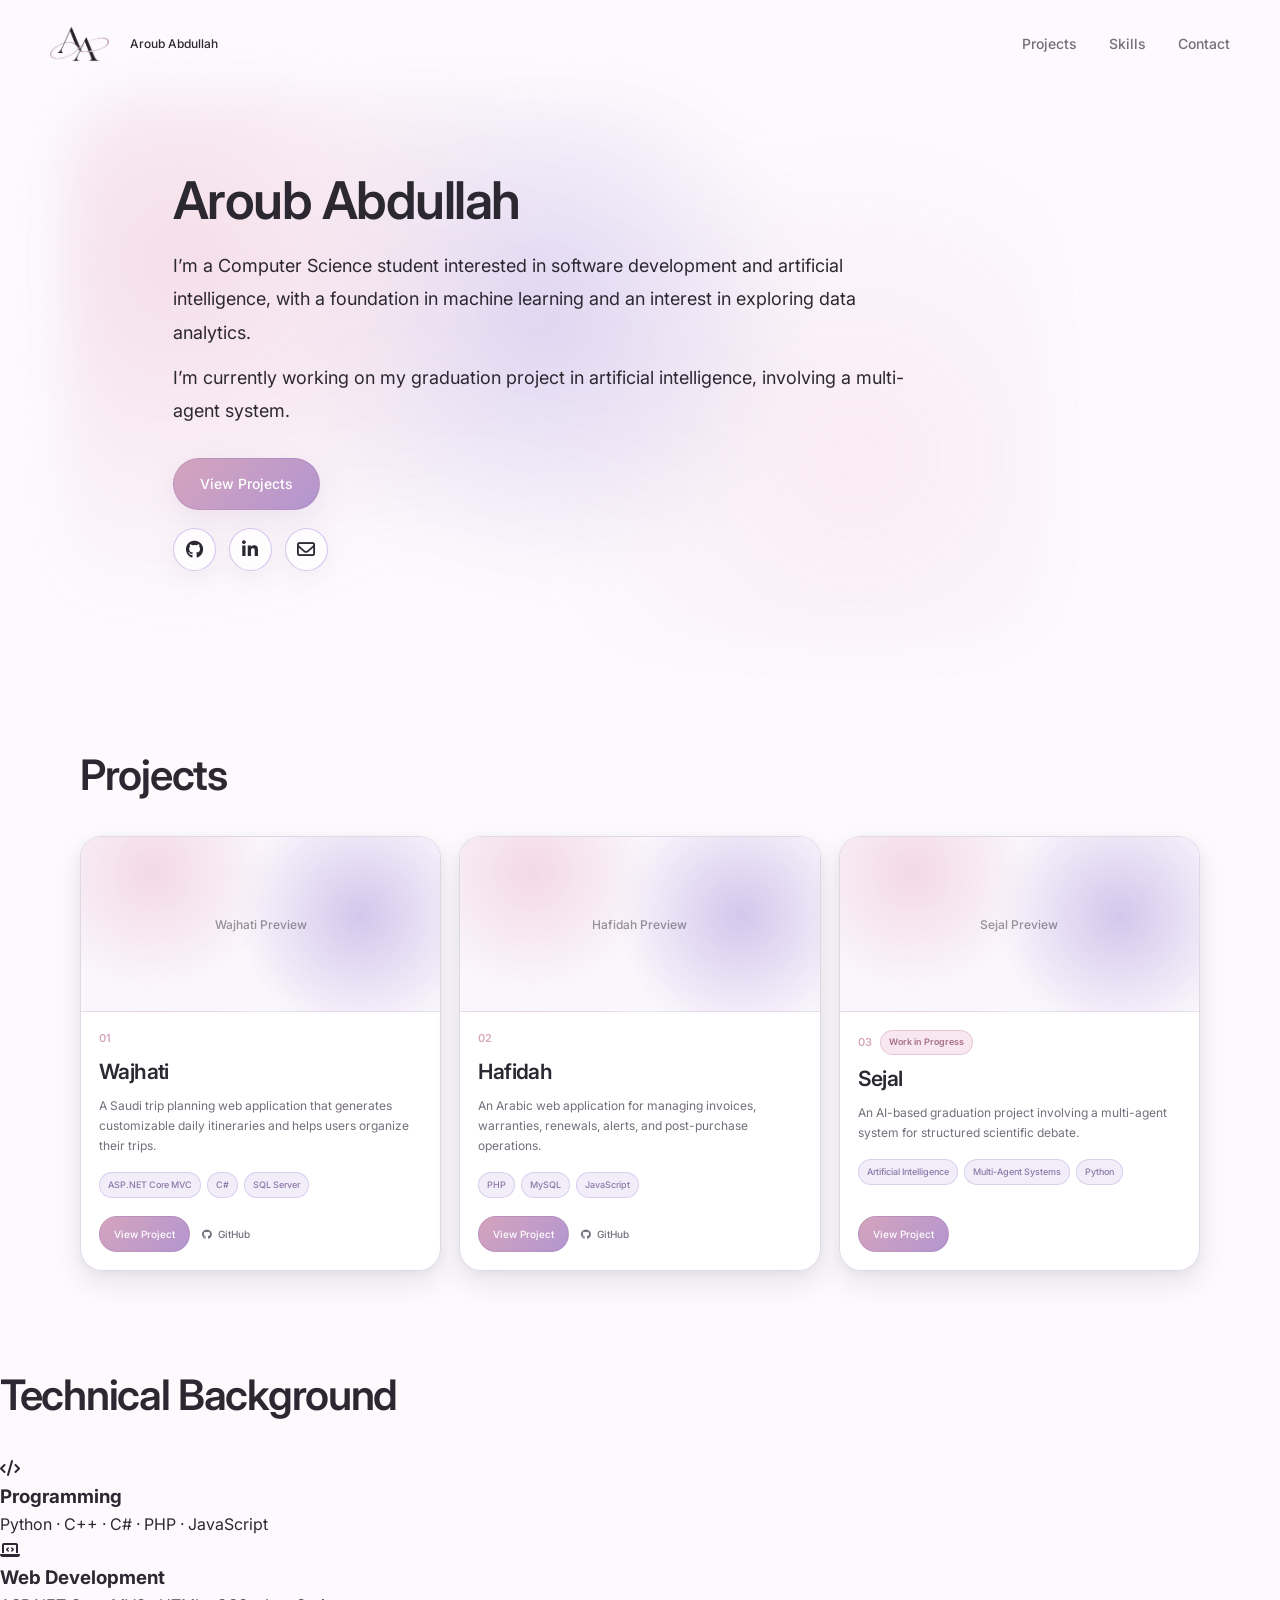
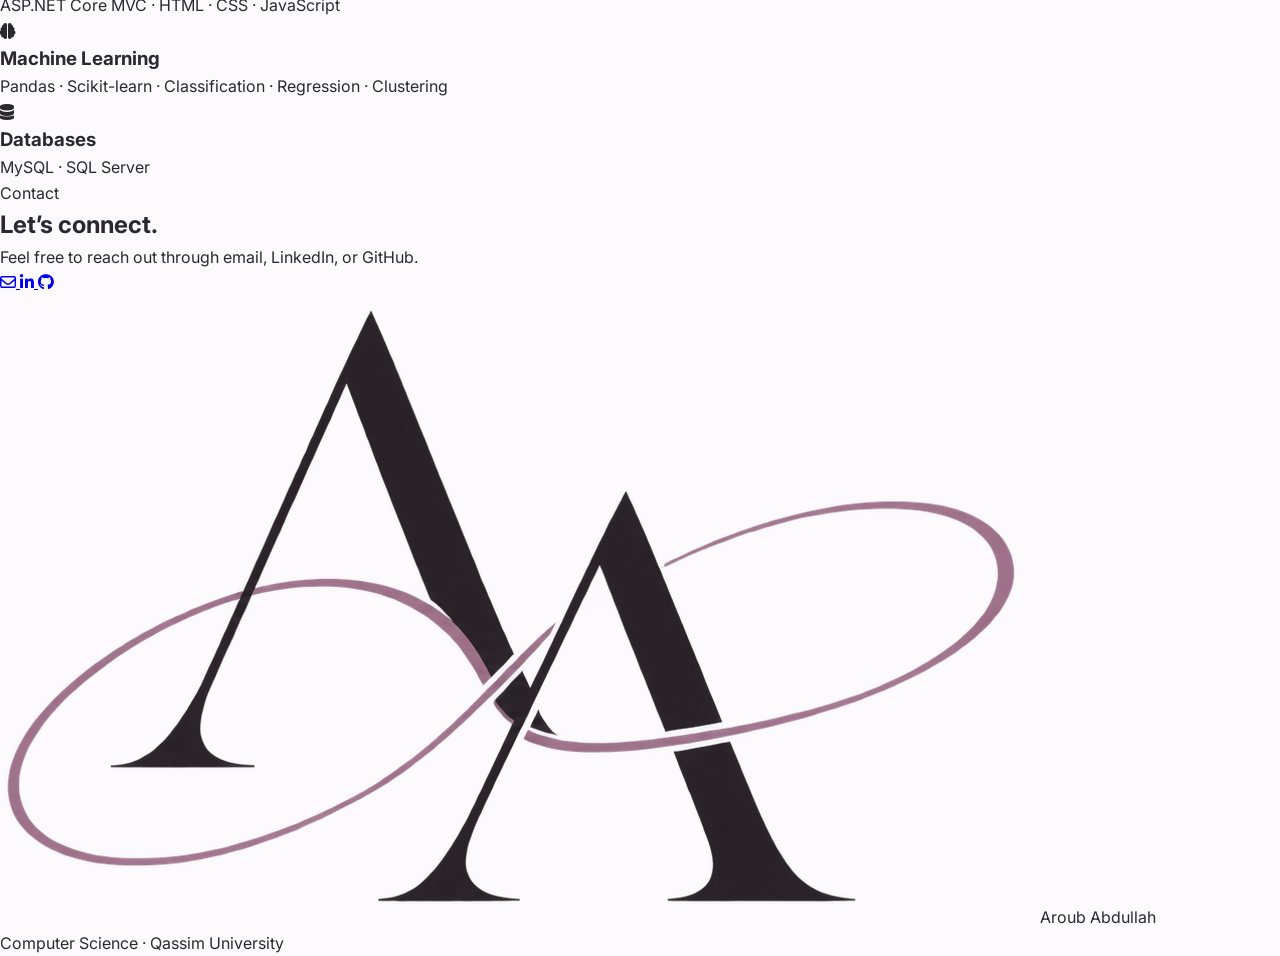
==== index.html @ ef56857f "Add skills and contact sections to index.html Added sections for skills and contact information to t" ====
<!DOCTYPE html>
<html lang="en">
<head>
  <meta charset="UTF-8">
  <meta name="viewport" content="width=device-width, initial-scale=1.0">

  <title>Aroub Abdullah | Portfolio</title>

  <link rel="preconnect" href="https://fonts.googleapis.com">
  <link rel="preconnect" href="https://fonts.gstatic.com" crossorigin>

  <link
    href="https://fonts.googleapis.com/css2?family=Inter:wght@400;500;600;700&display=swap"
    rel="stylesheet"
  >

  <link
    rel="stylesheet"
    href="https://cdnjs.cloudflare.com/ajax/libs/font-awesome/6.5.2/css/all.min.css"
  >

  <link rel="stylesheet" href="style.css">
</head>

<body>

  <!-- Header -->
  <header class="site-header">

    <a href="#" class="brand">
      <img src="assets/logo.png" alt="Aroub Abdullah logo">
      <span>Aroub Abdullah</span>
    </a>

    <nav>
      <a href="#projects">Projects</a>
      <a href="#skills">Skills</a>
      <a href="#contact">Contact</a>
    </nav>

  </header>


  <main>

    <!-- Hero -->
    <section class="hero">

      <div class="hero-content">

        <div class="hero-name-wrap">
          <h1>Aroub Abdullah</h1>
        </div>

        <p class="hero-text">
          I’m a Computer Science student interested in software development and artificial intelligence,
          with a foundation in machine learning and an interest in exploring data analytics.
        </p>

        <p class="hero-text secondary">
          I’m currently working on my graduation project in artificial intelligence,
          involving a multi-agent system.
        </p>

        <div class="hero-actions">
          <a href="#projects" class="primary-button">
            View Projects
          </a>
        </div>

        <div class="contact-icons">

          <a
            href="https://github.com/ImAroub"
            target="_blank"
            aria-label="GitHub"
          >
            <i class="fa-brands fa-github"></i>
          </a>

          <a
            href="#"
            target="_blank"
            aria-label="LinkedIn"
          >
            <i class="fa-brands fa-linkedin-in"></i>
          </a>

          <a
            href="mailto:YOUR_EMAIL"
            aria-label="Email"
          >
            <i class="fa-regular fa-envelope"></i>
          </a>

        </div>

      </div>

    </section>


    <!-- Projects -->
    <section id="projects" class="projects-section">

      <div class="section-heading">
        <h2>Projects</h2>
      </div>

      <div class="projects-grid">

        <!-- Wajhati -->
        <article class="project-card">

          <div class="project-image project-placeholder">
            <span>Wajhati Preview</span>
          </div>

          <div class="project-content">

            <span class="project-number">01</span>

            <h3>Wajhati</h3>

            <p>
              A Saudi trip planning web application that generates customizable
              daily itineraries and helps users organize their trips.
            </p>

            <div class="project-tags">
              <span>ASP.NET Core MVC</span>
              <span>C#</span>
              <span>SQL Server</span>
            </div>

            <div class="project-links">

              <a href="#" class="project-button">
                View Project
              </a>

              <a
                href="https://github.com/ImAroub/wajhati"
                target="_blank"
                class="github-link"
              >
                <i class="fa-brands fa-github"></i>
                GitHub
              </a>

            </div>

          </div>

        </article>


        <!-- Hafidah -->
        <article class="project-card">

          <div class="project-image project-placeholder">
            <span>Hafidah Preview</span>
          </div>

          <div class="project-content">

            <span class="project-number">02</span>

            <h3>Hafidah</h3>

            <p>
              An Arabic web application for managing invoices, warranties,
              renewals, alerts, and post-purchase operations.
            </p>

            <div class="project-tags">
              <span>PHP</span>
              <span>MySQL</span>
              <span>JavaScript</span>
            </div>

            <div class="project-links">

              <a href="#" class="project-button">
                View Project
              </a>

              <a
                href="https://github.com/ImAroub/hafidah"
                target="_blank"
                class="github-link"
              >
                <i class="fa-brands fa-github"></i>
                GitHub
              </a>

            </div>

          </div>

        </article>


        <!-- Sejal -->
        <article class="project-card">

          <div class="project-image project-placeholder">
            <span>Sejal Preview</span>
          </div>

          <div class="project-content">

            <div class="project-status">
              <span class="project-number">03</span>
              <span class="status-badge">Work in Progress</span>
            </div>

            <h3>Sejal</h3>

            <p>
              An AI-based graduation project involving a multi-agent system
              for structured scientific debate.
            </p>

            <div class="project-tags">
              <span>Artificial Intelligence</span>
              <span>Multi-Agent Systems</span>
              <span>Python</span>
            </div>

            <div class="project-links">
              <a href="#" class="project-button">
                View Project
              </a>
            </div>

          </div>

        </article>

      </div>

    </section>


    <!-- Skills -->
    <section id="skills" class="skills-section">

      <div class="section-heading">
        <h2>Technical Background</h2>
      </div>

      <div class="skills-grid">

        <div class="skill-card">
          <div class="skill-icon">
            <i class="fa-solid fa-code"></i>
          </div>

          <h3>Programming</h3>

          <p>
            Python · C++ · C# · PHP · JavaScript
          </p>
        </div>


        <div class="skill-card">
          <div class="skill-icon">
            <i class="fa-solid fa-laptop-code"></i>
          </div>

          <h3>Web Development</h3>

          <p>
            ASP.NET Core MVC · HTML · CSS · JavaScript
          </p>
        </div>


        <div class="skill-card">
          <div class="skill-icon">
            <i class="fa-solid fa-brain"></i>
          </div>

          <h3>Machine Learning</h3>

          <p>
            Pandas · Scikit-learn · Classification · Regression · Clustering
          </p>
        </div>


        <div class="skill-card">
          <div class="skill-icon">
            <i class="fa-solid fa-database"></i>
          </div>

          <h3>Databases</h3>

          <p>
            MySQL · SQL Server
          </p>
        </div>

      </div>

    </section>


    <!-- Contact -->
    <section id="contact" class="contact-section">

      <div class="contact-box">

        <p class="contact-label">Contact</p>

        <h2>Let’s connect.</h2>

        <p class="contact-text">
          Feel free to reach out through email, LinkedIn, or GitHub.
        </p>

        <div class="contact-links">

          <a
            href="mailto:YOUR_EMAIL"
            aria-label="Email"
          >
            <i class="fa-regular fa-envelope"></i>
          </a>

          <a
            href="#"
            target="_blank"
            aria-label="LinkedIn"
          >
            <i class="fa-brands fa-linkedin-in"></i>
          </a>

          <a
            href="https://github.com/ImAroub"
            target="_blank"
            aria-label="GitHub"
          >
            <i class="fa-brands fa-github"></i>
          </a>

        </div>

      </div>

    </section>

  </main>


  <!-- Footer -->
  <footer class="site-footer">

    <div class="footer-brand">
      <img src="assets/logo.png" alt="">
      <span>Aroub Abdullah</span>
    </div>

    <p>
      Computer Science · Qassim University
    </p>

  </footer>

</body>
</html>
---- style.css ----
:root {
  --bg: #fcfafd;
  --surface: #ffffff;

  --lavender: #eee8f7;
  --lavender-strong: #cfc0ea;

  --purple: #8b78a8;

  --pink: #f3d7e4;
  --pink-strong: #d8a8be;

  --text: #2c2832;
  --muted: #746e7b;
}


/* Reset */

* {
  box-sizing: border-box;
  margin: 0;
  padding: 0;
}


html {
  scroll-behavior: smooth;
}


body {
  font-family: "Inter", sans-serif;
  background: var(--bg);
  color: var(--text);
  line-height: 1.6;
}


/* Header */

.site-header {
  width: min(1180px, calc(100% - 48px));
  height: 88px;

  margin: 0 auto;

  display: flex;
  align-items: center;
  justify-content: space-between;
}


.brand {
  display: flex;
  align-items: center;

  gap: 20px;

  color: var(--text);
  text-decoration: none;

  font-size: 12px;
  font-weight: 500;
}


.brand img {
  width: 60px;
  height: auto;

  display: block;
  flex-shrink: 0;
}


nav {
  display: flex;
  align-items: center;

  gap: 32px;
}


nav a {
  color: var(--muted);
  text-decoration: none;

  font-size: 14px;
  font-weight: 500;

  transition: color 0.2s ease;
}


nav a:hover {
  color: var(--text);
}


/* Hero */

.hero {
  width: min(1180px, calc(100% - 48px));

  margin: 0 auto;

  display: flex;
  align-items: center;

  padding: 95px 0 55px;
}


.hero-content {
  position: relative;
  z-index: 1;

  width: 100%;
  max-width: 850px;

  margin-left: 7%;

  padding: 35px 40px;

  transform: translateY(-45px);
}


/* Hero Glow */

.hero-content::before {
  content: "";

  position: absolute;

  inset: -45px -70px -45px -70px;

  z-index: -1;

  border-radius: 80px;

  background:
    radial-gradient(
      circle at 12% 30%,
      rgba(243, 215, 228, 0.95),
      transparent 38%
    ),
    radial-gradient(
      circle at 48% 40%,
      rgba(207, 192, 234, 0.78),
      transparent 44%
    ),
    radial-gradient(
      circle at 80% 65%,
      rgba(248, 226, 236, 0.72),
      transparent 38%
    );

  filter: blur(24px);

  opacity: 0.85;
}


/* Hero Name */

.hero-name-wrap {
  position: relative;

  display: inline-block;

  margin-bottom: 20px;
}


.hero h1 {
  font-size: clamp(34px, 4.5vw, 52px);

  font-weight: 600;

  line-height: 1.08;

  letter-spacing: -1.5px;
}


/* Hero Text */

.hero-text {
  max-width: 760px;

  color: var(--text);

  font-size: 18px;
  font-weight: 400;

  line-height: 1.85;
}


.hero-text.secondary {
  margin-top: 12px;
}


/* Hero Button */

.hero-actions {
  margin-top: 30px;
}


.primary-button {
  display: inline-block;

  padding: 14px 26px;

  border-radius: 999px;

  border:
    1px solid rgba(142, 111, 164, 0.25);

  color: #ffffff;
  text-decoration: none;

  font-size: 14px;
  font-weight: 500;

  background:
    linear-gradient(
      135deg,
      #d5a4bd,
      #b395d0
    );

  box-shadow:
    0 10px 28px rgba(185, 154, 213, 0.18);

  transition:
    transform 0.2s ease,
    box-shadow 0.2s ease;
}


.primary-button:hover {
  transform: translateY(-2px);

  box-shadow:
    0 14px 34px rgba(185, 154, 213, 0.28);
}


/* Contact Icons */

.contact-icons {
  margin-top: 18px;

  display: flex;
  align-items: center;

  gap: 13px;
}


.contact-icons a {
  width: 43px;
  height: 43px;

  display: grid;
  place-items: center;

  border-radius: 50%;

  color: var(--text);
  text-decoration: none;

  background:
    rgba(255, 255, 255, 0.76);

  border:
    1px solid rgba(207, 192, 234, 0.9);

  box-shadow:
    0 8px 22px rgba(139, 120, 168, 0.08);

  transition:
    transform 0.2s ease,
    border-color 0.2s ease;
}


.contact-icons a:hover {
  transform: translateY(-2px);

  border-color: var(--pink-strong);
}


.contact-icons i {
  font-size: 18px;
}


/* Projects */

.projects-section {
  width: min(1120px, calc(100% - 48px));

  margin: 0 auto;

  padding: 35px 0 90px;
}


.section-heading {
  margin-bottom: 28px;
}


.section-heading p {
  margin-bottom: 4px;

  color: var(--purple);

  font-size: 12px;
  font-weight: 500;
}


.section-heading h2 {
  color: var(--text);

  font-size: clamp(30px, 3.8vw, 42px);

  font-weight: 600;

  letter-spacing: -1.3px;
}


/* Projects Grid */

.projects-grid {
  display: grid;

  grid-template-columns:
    repeat(3, minmax(0, 1fr));

  gap: 18px;

  align-items: stretch;
}


/* Project Card */

.project-card {
  display: flex;
  flex-direction: column;

  overflow: hidden;

  border-radius: 22px;

  background:
    rgba(255, 255, 255, 0.92);

  border:
    1px solid rgba(139, 120, 168, 0.28);

  box-shadow:
    0 12px 28px rgba(66, 50, 78, 0.10),
    0 3px 8px rgba(66, 50, 78, 0.05);

  transition:
    transform 0.2s ease,
    box-shadow 0.2s ease;
}


.project-card:hover {
  transform: translateY(-4px);

  box-shadow:
    0 18px 36px rgba(66, 50, 78, 0.14),
    0 4px 10px rgba(66, 50, 78, 0.06);
}


/* Project Image */

.project-image {
  width: 100%;
  height: 175px;

  overflow: hidden;

  border-bottom:
    1px solid rgba(139, 120, 168, 0.14);
}


.project-image img {
  width: 100%;
  height: 100%;

  object-fit: cover;

  display: block;
}


/* Placeholder */

.project-placeholder {
  display: grid;
  place-items: center;

  color:
    rgba(44, 40, 50, 0.48);

  font-size: 12px;
  font-weight: 500;

  background:
    radial-gradient(
      circle at 20% 20%,
      rgba(243, 215, 228, 0.95),
      transparent 38%
    ),
    radial-gradient(
      circle at 78% 45%,
      rgba(207, 192, 234, 0.88),
      transparent 42%
    ),
    #faf7fc;
}


/* Project Content */

.project-content {
  padding: 18px;

  display: flex;
  flex-direction: column;

  flex: 1;
}


.project-number {
  display: block;

  margin-bottom: 7px;

  color: var(--pink-strong);

  font-size: 11px;
  font-weight: 600;
}


.project-content h3 {
  margin-bottom: 8px;

  color: var(--text);

  font-size: 21px;
  font-weight: 600;

  letter-spacing: -0.6px;
}


.project-content > p {
  margin-bottom: 16px;

  color: var(--muted);

  font-size: 12px;

  line-height: 1.65;
}


/* Project Tags */

.project-tags {
  display: flex;
  flex-wrap: wrap;

  gap: 6px;

  margin-bottom: 18px;
}


.project-tags span {
  padding: 5px 8px;

  border-radius: 999px;

  color: var(--purple);

  font-size: 9px;
  font-weight: 500;

  background:
    rgba(238, 232, 247, 0.72);

  border:
    1px solid rgba(207, 192, 234, 0.7);
}


/* Project Links */

.project-links {
  margin-top: auto;

  display: flex;
  align-items: center;
  flex-wrap: wrap;

  gap: 12px;
}


.project-button {
  display: inline-block;

  padding: 9px 14px;

  border-radius: 999px;

  color: #ffffff;
  text-decoration: none;

  font-size: 10px;
  font-weight: 500;

  background:
    linear-gradient(
      135deg,
      #d5a4bd,
      #b395d0
    );

  border:
    1px solid rgba(142, 111, 164, 0.22);
}


.github-link {
  display: flex;
  align-items: center;

  gap: 6px;

  color: var(--muted);
  text-decoration: none;

  font-size: 10px;
  font-weight: 500;
}


.github-link:hover {
  color: var(--text);
}


/* Work in Progress */

.project-status {
  display: flex;
  align-items: center;
  flex-wrap: wrap;

  gap: 8px;

  margin-bottom: 7px;
}


.project-status .project-number {
  margin: 0;
}


.status-badge {
  padding: 4px 8px;

  border-radius: 999px;

  color: #a66f8a;

  font-size: 9px;
  font-weight: 600;

  background:
    rgba(243, 215, 228, 0.6);

  border:
    1px solid rgba(216, 168, 190, 0.5);
}


/* Tablet */

@media (max-width: 900px) {

  .projects-grid {
    grid-template-columns: 1fr 1fr;
  }

}


/* Mobile */

@media (max-width: 800px) {

  .site-header {
    width: min(100% - 32px, 1180px);
  }


  nav {
    gap: 16px;
  }


  nav a {
    font-size: 13px;
  }


  .brand {
    gap: 14px;

    font-size: 11px;
  }


  .brand img {
    width: 52px;
  }


  .hero {
    width: min(100% - 32px, 1180px);

    padding: 70px 0 45px;
  }


  .hero-content {
    margin-left: 0;

    padding: 25px 12px;

    transform: none;
  }


  .hero-content::before {
    inset: -25px -20px -25px -20px;

    border-radius: 50px;

    filter: blur(20px);
  }


  .hero h1 {
    font-size:
      clamp(34px, 11vw, 48px);

    letter-spacing: -1.2px;
  }


  .hero-text {
    font-size: 16px;

    line-height: 1.8;
  }


  .contact-icons a {
    width: 41px;
    height: 41px;
  }


  .projects-section {
    width:
      min(100% - 32px, 1120px);

    padding:
      45px 0 80px;
  }

}


/* Small Mobile */

@media (max-width: 650px) {

  .projects-grid {
    grid-template-columns: 1fr;
  }


  .project-card {
    max-width: 500px;

    margin: 0 auto;

    width: 100%;
  }


  .project-image {
    height: 210px;
  }

}
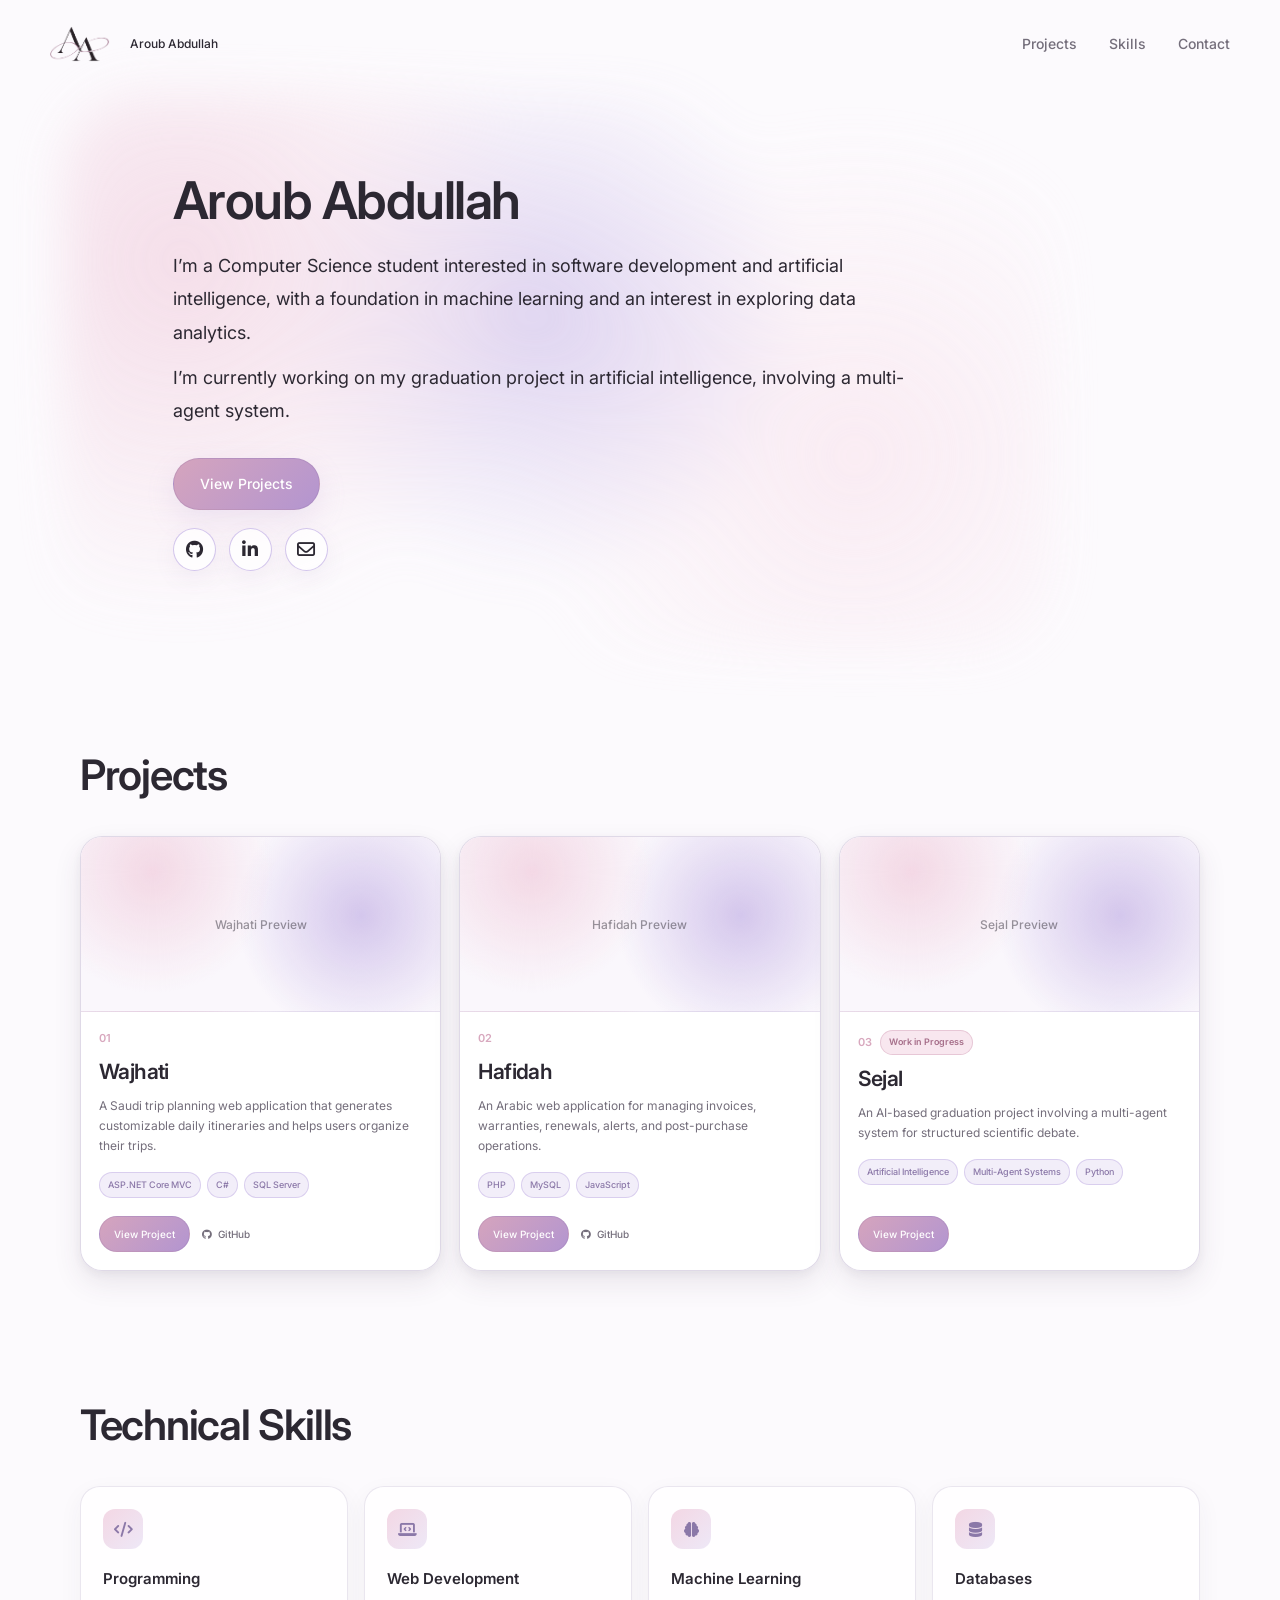
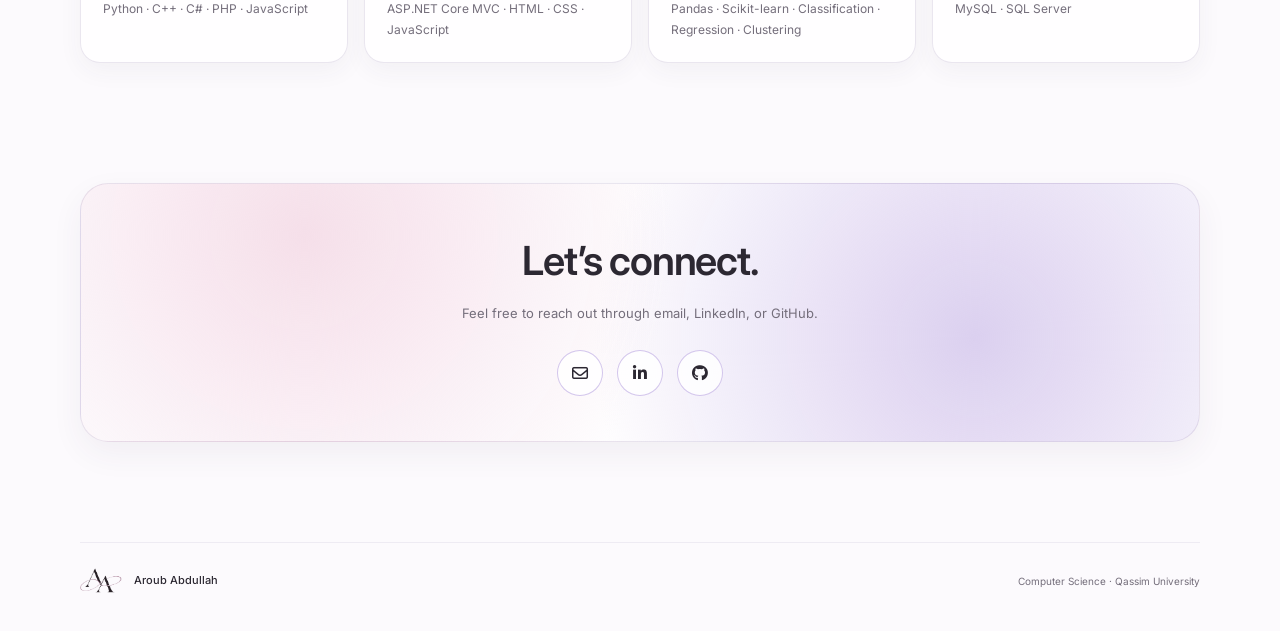
==== commit 830f8d84: "Update section headings and remove contact label Changed section heading from 'Technical Background'" ====
--- a/index.html
+++ b/index.html
@@ -247,7 +247,7 @@
     <section id="skills" class="skills-section">
 
       <div class="section-heading">
-        <h2>Technical Background</h2>
+        <h2>Technical Skills</h2>
       </div>
 
       <div class="skills-grid">
@@ -312,8 +312,6 @@
     <section id="contact" class="contact-section">
 
       <div class="contact-box">
-
-        <p class="contact-label">Contact</p>
 
         <h2>Let’s connect.</h2>
 
--- a/style.css
+++ b/style.css
@@ -31,8 +31,10 @@
 
 body {
   font-family: "Inter", sans-serif;
+
   background: var(--bg);
   color: var(--text);
+
   line-height: 1.6;
 }
 
@@ -127,14 +129,12 @@
 }
 
 
-/* Hero Glow */
-
 .hero-content::before {
   content: "";
 
   position: absolute;
 
-  inset: -45px -70px -45px -70px;
+  inset: -45px -70px;
 
   z-index: -1;
 
@@ -163,11 +163,7 @@
 }
 
 
-/* Hero Name */
-
 .hero-name-wrap {
-  position: relative;
-
   display: inline-block;
 
   margin-bottom: 20px;
@@ -185,13 +181,9 @@
 }
 
 
-/* Hero Text */
-
 .hero-text {
   max-width: 760px;
 
-  color: var(--text);
-
   font-size: 18px;
   font-weight: 400;
 
@@ -203,8 +195,6 @@
   margin-top: 12px;
 }
 
-
-/* Hero Button */
 
 .hero-actions {
   margin-top: 30px;
@@ -251,7 +241,7 @@
 }
 
 
-/* Contact Icons */
+/* Hero Contact */
 
 .contact-icons {
   margin-top: 18px;
@@ -302,6 +292,24 @@
 }
 
 
+/* Shared Section Heading */
+
+.section-heading {
+  margin-bottom: 28px;
+}
+
+
+.section-heading h2 {
+  color: var(--text);
+
+  font-size: clamp(30px, 3.8vw, 42px);
+
+  font-weight: 600;
+
+  letter-spacing: -1.3px;
+}
+
+
 /* Projects */
 
 .projects-section {
@@ -309,37 +317,9 @@
 
   margin: 0 auto;
 
-  padding: 35px 0 90px;
-}
-
-
-.section-heading {
-  margin-bottom: 28px;
-}
-
-
-.section-heading p {
-  margin-bottom: 4px;
-
-  color: var(--purple);
-
-  font-size: 12px;
-  font-weight: 500;
-}
-
-
-.section-heading h2 {
-  color: var(--text);
-
-  font-size: clamp(30px, 3.8vw, 42px);
-
-  font-weight: 600;
-
-  letter-spacing: -1.3px;
-}
-
-
-/* Projects Grid */
+  padding: 35px 0 95px;
+}
+
 
 .projects-grid {
   display: grid;
@@ -353,8 +333,6 @@
 }
 
 
-/* Project Card */
-
 .project-card {
   display: flex;
   flex-direction: column;
@@ -364,7 +342,7 @@
   border-radius: 22px;
 
   background:
-    rgba(255, 255, 255, 0.92);
+    rgba(255, 255, 255, 0.94);
 
   border:
     1px solid rgba(139, 120, 168, 0.28);
@@ -388,8 +366,6 @@
 }
 
 
-/* Project Image */
-
 .project-image {
   width: 100%;
   height: 175px;
@@ -410,8 +386,6 @@
   display: block;
 }
 
-
-/* Placeholder */
 
 .project-placeholder {
   display: grid;
@@ -438,8 +412,6 @@
 }
 
 
-/* Project Content */
-
 .project-content {
   padding: 18px;
 
@@ -465,8 +437,6 @@
 .project-content h3 {
   margin-bottom: 8px;
 
-  color: var(--text);
-
   font-size: 21px;
   font-weight: 600;
 
@@ -485,8 +455,6 @@
 }
 
 
-/* Project Tags */
-
 .project-tags {
   display: flex;
   flex-wrap: wrap;
@@ -514,8 +482,6 @@
     1px solid rgba(207, 192, 234, 0.7);
 }
 
-
-/* Project Links */
 
 .project-links {
   margin-top: auto;
@@ -572,8 +538,6 @@
 }
 
 
-/* Work in Progress */
-
 .project-status {
   display: flex;
   align-items: center;
@@ -608,12 +572,259 @@
 }
 
 
+/* Skills */
+
+.skills-section {
+  width: min(1120px, calc(100% - 48px));
+
+  margin: 0 auto;
+
+  padding: 25px 0 100px;
+}
+
+
+.skills-grid {
+  display: grid;
+
+  grid-template-columns:
+    repeat(4, minmax(0, 1fr));
+
+  gap: 16px;
+}
+
+
+.skill-card {
+  min-height: 175px;
+
+  padding: 22px;
+
+  border-radius: 20px;
+
+  background:
+    rgba(255, 255, 255, 0.78);
+
+  border:
+    1px solid rgba(139, 120, 168, 0.18);
+
+  box-shadow:
+    0 8px 24px rgba(66, 50, 78, 0.05);
+}
+
+
+.skill-icon {
+  width: 40px;
+  height: 40px;
+
+  margin-bottom: 18px;
+
+  display: grid;
+  place-items: center;
+
+  border-radius: 12px;
+
+  color: var(--purple);
+
+  background:
+    linear-gradient(
+      135deg,
+      var(--pink),
+      var(--lavender)
+    );
+}
+
+
+.skill-icon i {
+  font-size: 15px;
+}
+
+
+.skill-card h3 {
+  margin-bottom: 8px;
+
+  font-size: 15px;
+  font-weight: 600;
+}
+
+
+.skill-card p {
+  color: var(--muted);
+
+  font-size: 12px;
+
+  line-height: 1.7;
+}
+
+
+/* Contact */
+
+.contact-section {
+  width: min(1120px, calc(100% - 48px));
+
+  margin: 0 auto;
+
+  padding: 20px 0 100px;
+}
+
+
+.contact-box {
+  position: relative;
+
+  overflow: hidden;
+
+  padding: 45px 30px;
+
+  text-align: center;
+
+  border-radius: 28px;
+
+  border:
+    1px solid rgba(139, 120, 168, 0.18);
+
+  background:
+    radial-gradient(
+      circle at 20% 20%,
+      rgba(243, 215, 228, 0.8),
+      transparent 40%
+    ),
+    radial-gradient(
+      circle at 80% 60%,
+      rgba(207, 192, 234, 0.75),
+      transparent 42%
+    ),
+    rgba(255, 255, 255, 0.6);
+
+  box-shadow:
+    0 12px 32px rgba(66, 50, 78, 0.06);
+}
+
+
+.contact-label {
+  margin-bottom: 7px;
+
+  color: var(--purple);
+
+  font-size: 11px;
+  font-weight: 500;
+}
+
+
+.contact-box h2 {
+  margin-bottom: 10px;
+
+  font-size: clamp(28px, 4vw, 40px);
+
+  font-weight: 600;
+
+  letter-spacing: -1.2px;
+}
+
+
+.contact-text {
+  color: var(--muted);
+
+  font-size: 13px;
+
+  margin-bottom: 26px;
+}
+
+
+.contact-links {
+  display: flex;
+  justify-content: center;
+  align-items: center;
+
+  gap: 14px;
+}
+
+
+.contact-links a {
+  width: 46px;
+  height: 46px;
+
+  display: grid;
+  place-items: center;
+
+  border-radius: 50%;
+
+  color: var(--text);
+  text-decoration: none;
+
+  background:
+    rgba(255, 255, 255, 0.82);
+
+  border:
+    1px solid rgba(207, 192, 234, 0.9);
+
+  transition:
+    transform 0.2s ease,
+    border-color 0.2s ease;
+}
+
+
+.contact-links a:hover {
+  transform: translateY(-2px);
+
+  border-color: var(--pink-strong);
+}
+
+
+/* Footer */
+
+.site-footer {
+  width: min(1120px, calc(100% - 48px));
+
+  margin: 0 auto;
+
+  padding: 25px 0 38px;
+
+  border-top:
+    1px solid rgba(139, 120, 168, 0.12);
+
+  display: flex;
+  align-items: center;
+  justify-content: space-between;
+
+  gap: 20px;
+}
+
+
+.footer-brand {
+  display: flex;
+  align-items: center;
+
+  gap: 12px;
+
+  font-size: 11px;
+  font-weight: 500;
+}
+
+
+.footer-brand img {
+  width: 42px;
+  height: auto;
+}
+
+
+.site-footer p {
+  color: var(--muted);
+
+  font-size: 10px;
+}
+
+
 /* Tablet */
 
 @media (max-width: 900px) {
 
   .projects-grid {
-    grid-template-columns: 1fr 1fr;
+    grid-template-columns:
+      repeat(2, 1fr);
+  }
+
+
+  .skills-grid {
+    grid-template-columns:
+      repeat(2, 1fr);
   }
 
 }
@@ -624,50 +835,55 @@
 @media (max-width: 800px) {
 
   .site-header {
-    width: min(100% - 32px, 1180px);
+    width:
+      min(100% - 32px, 1180px);
   }
 
 
   nav {
-    gap: 16px;
+    gap: 14px;
   }
 
 
   nav a {
-    font-size: 13px;
+    font-size: 12px;
   }
 
 
   .brand {
-    gap: 14px;
+    gap: 12px;
 
     font-size: 11px;
   }
 
 
   .brand img {
-    width: 52px;
+    width: 50px;
   }
 
 
   .hero {
-    width: min(100% - 32px, 1180px);
-
-    padding: 70px 0 45px;
+    width:
+      min(100% - 32px, 1180px);
+
+    padding:
+      70px 0 45px;
   }
 
 
   .hero-content {
     margin-left: 0;
 
-    padding: 25px 12px;
+    padding:
+      25px 12px;
 
     transform: none;
   }
 
 
   .hero-content::before {
-    inset: -25px -20px -25px -20px;
+    inset:
+      -25px -20px;
 
     border-radius: 50px;
 
@@ -690,38 +906,51 @@
   }
 
 
-  .contact-icons a {
-    width: 41px;
-    height: 41px;
-  }
-
-
-  .projects-section {
+  .projects-section,
+  .skills-section,
+  .contact-section,
+  .site-footer {
     width:
       min(100% - 32px, 1120px);
+  }
+
+}
+
+
+/* Small Mobile */
+
+@media (max-width: 650px) {
+
+  .site-header {
+    height: auto;
 
     padding:
-      45px 0 80px;
-  }
-
-}
-
-
-/* Small Mobile */
-
-@media (max-width: 650px) {
-
-  .projects-grid {
+      18px 0;
+  }
+
+
+  .brand span {
+    display: none;
+  }
+
+
+  nav {
+    gap: 12px;
+  }
+
+
+  .projects-grid,
+  .skills-grid {
     grid-template-columns: 1fr;
   }
 
 
   .project-card {
+    width: 100%;
+
     max-width: 500px;
 
     margin: 0 auto;
-
-    width: 100%;
   }
 
 
@@ -729,4 +958,11 @@
     height: 210px;
   }
 
-}
+
+  .site-footer {
+    flex-direction: column;
+
+    text-align: center;
+  }
+
+}
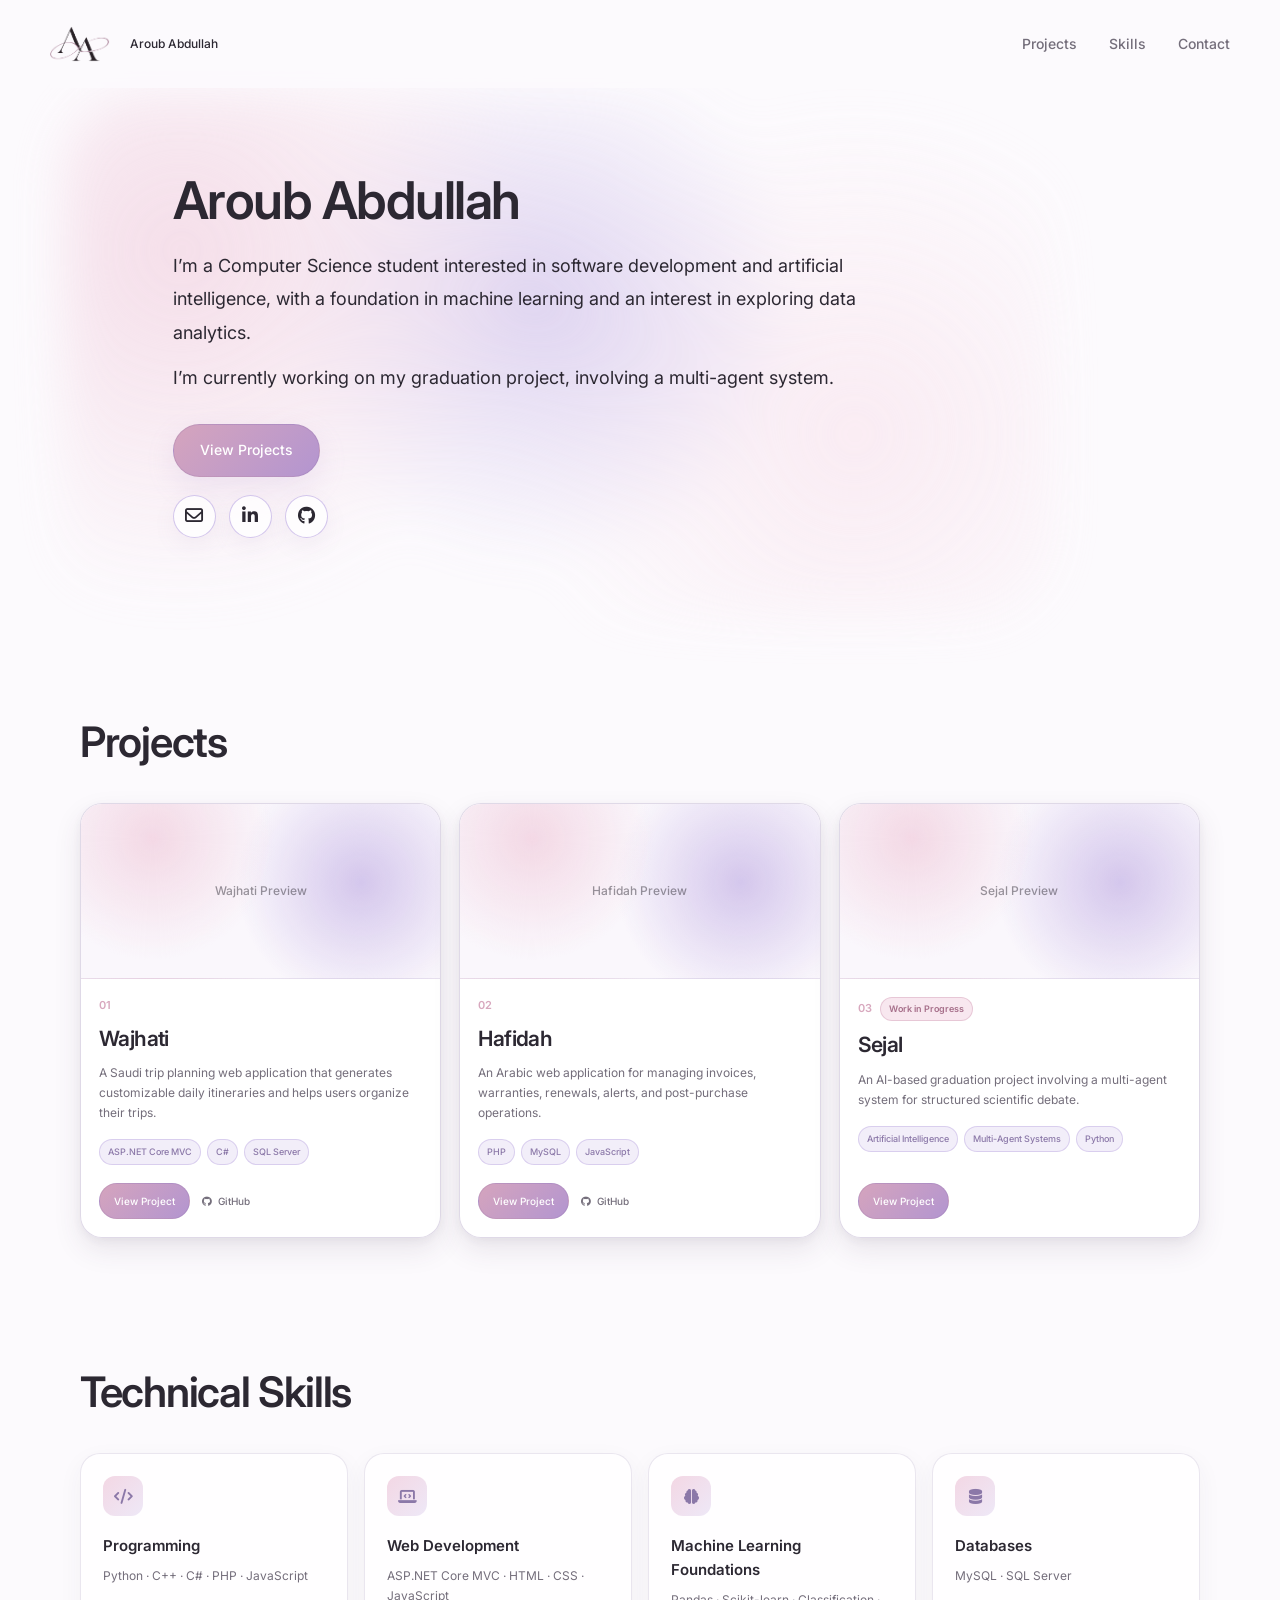
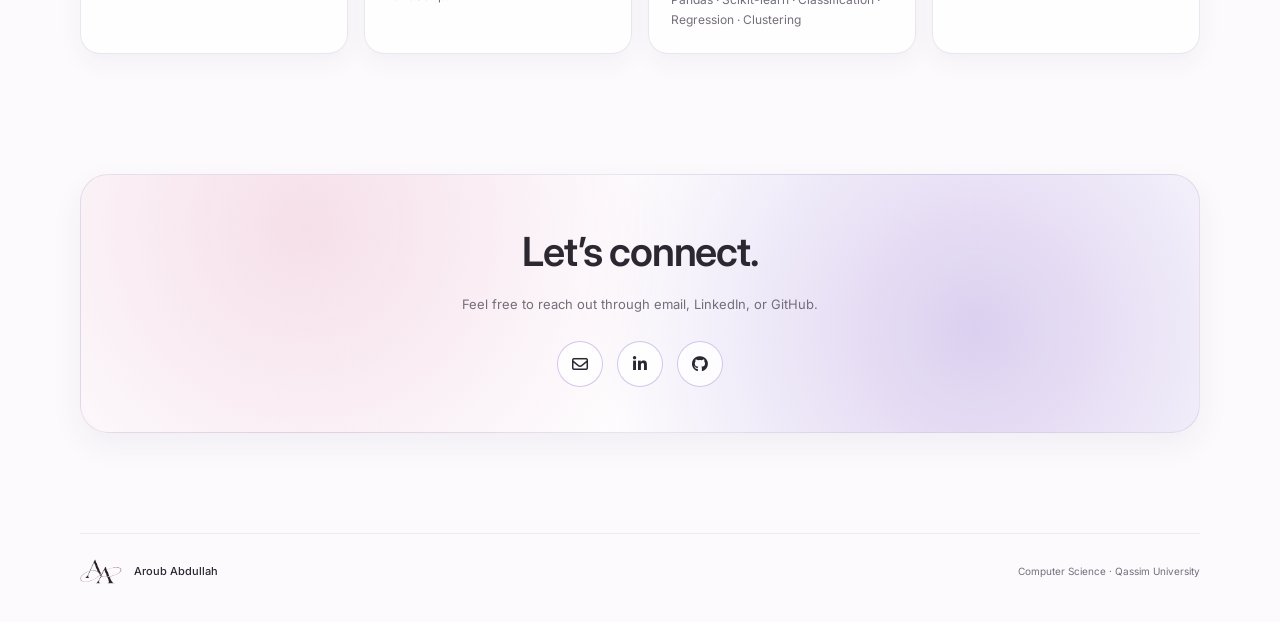
==== commit 859cc87c: "Update index.html" ====
--- a/index.html
+++ b/index.html
@@ -2,12 +2,35 @@
 <html lang="en">
 <head>
   <meta charset="UTF-8">
-  <meta name="viewport" content="width=device-width, initial-scale=1.0">
+
+  <meta
+    name="viewport"
+    content="width=device-width, initial-scale=1.0"
+  >
+
+  <meta
+    name="description"
+    content="Portfolio of Aroub Abdullah, a Computer Science student interested in software development, artificial intelligence, and machine learning."
+  >
 
   <title>Aroub Abdullah | Portfolio</title>
 
-  <link rel="preconnect" href="https://fonts.googleapis.com">
-  <link rel="preconnect" href="https://fonts.gstatic.com" crossorigin>
+  <link
+    rel="icon"
+    type="image/png"
+    href="assets/logo.png"
+  >
+
+  <link
+    rel="preconnect"
+    href="https://fonts.googleapis.com"
+  >
+
+  <link
+    rel="preconnect"
+    href="https://fonts.gstatic.com"
+    crossorigin
+  >
 
   <link
     href="https://fonts.googleapis.com/css2?family=Inter:wght@400;500;600;700&display=swap"
@@ -19,23 +42,45 @@
     href="https://cdnjs.cloudflare.com/ajax/libs/font-awesome/6.5.2/css/all.min.css"
   >
 
-  <link rel="stylesheet" href="style.css">
+  <link
+    rel="stylesheet"
+    href="style.css"
+  >
 </head>
+
 
 <body>
 
   <!-- Header -->
   <header class="site-header">
 
-    <a href="#" class="brand">
-      <img src="assets/logo.png" alt="Aroub Abdullah logo">
-      <span>Aroub Abdullah</span>
+    <a
+      href="#"
+      class="brand"
+    >
+      <img
+        src="assets/logo.png"
+        alt="Aroub Abdullah logo"
+      >
+
+      <span>
+        Aroub Abdullah
+      </span>
     </a>
 
+
     <nav>
-      <a href="#projects">Projects</a>
-      <a href="#skills">Skills</a>
-      <a href="#contact">Contact</a>
+      <a href="#projects">
+        Projects
+      </a>
+
+      <a href="#skills">
+        Skills
+      </a>
+
+      <a href="#contact">
+        Contact
+      </a>
     </nav>
 
   </header>
@@ -49,50 +94,66 @@
       <div class="hero-content">
 
         <div class="hero-name-wrap">
-          <h1>Aroub Abdullah</h1>
-        </div>
+          <h1>
+            Aroub Abdullah
+          </h1>
+        </div>
+
 
         <p class="hero-text">
-          I’m a Computer Science student interested in software development and artificial intelligence,
-          with a foundation in machine learning and an interest in exploring data analytics.
+          I’m a Computer Science student interested in software development
+          and artificial intelligence, with a foundation in machine learning
+          and an interest in exploring data analytics.
         </p>
 
+
         <p class="hero-text secondary">
-          I’m currently working on my graduation project in artificial intelligence,
+          I’m currently working on my graduation project,
           involving a multi-agent system.
         </p>
 
+
         <div class="hero-actions">
-          <a href="#projects" class="primary-button">
+
+          <a
+            href="#projects"
+            class="primary-button"
+          >
             View Projects
           </a>
-        </div>
+
+        </div>
+
 
         <div class="contact-icons">
+
+          <a
+            href="mailto:YOUR_EMAIL"
+            aria-label="Email"
+          >
+            <i class="fa-regular fa-envelope"></i>
+          </a>
+
+
+          <a
+            href="#"
+            target="_blank"
+            rel="noopener noreferrer"
+            aria-label="LinkedIn"
+          >
+            <i class="fa-brands fa-linkedin-in"></i>
+          </a>
+
 
           <a
             href="https://github.com/ImAroub"
             target="_blank"
+            rel="noopener noreferrer"
             aria-label="GitHub"
           >
             <i class="fa-brands fa-github"></i>
           </a>
 
-          <a
-            href="#"
-            target="_blank"
-            aria-label="LinkedIn"
-          >
-            <i class="fa-brands fa-linkedin-in"></i>
-          </a>
-
-          <a
-            href="mailto:YOUR_EMAIL"
-            aria-label="Email"
-          >
-            <i class="fa-regular fa-envelope"></i>
-          </a>
-
         </div>
 
       </div>
@@ -101,31 +162,49 @@
 
 
     <!-- Projects -->
-    <section id="projects" class="projects-section">
+    <section
+      id="projects"
+      class="projects-section"
+    >
 
       <div class="section-heading">
-        <h2>Projects</h2>
+        <h2>
+          Projects
+        </h2>
       </div>
 
+
       <div class="projects-grid">
+
 
         <!-- Wajhati -->
         <article class="project-card">
 
           <div class="project-image project-placeholder">
-            <span>Wajhati Preview</span>
-          </div>
+            <span>
+              Wajhati Preview
+            </span>
+          </div>
+
 
           <div class="project-content">
 
-            <span class="project-number">01</span>
-
-            <h3>Wajhati</h3>
+            <span class="project-number">
+              01
+            </span>
+
+
+            <h3>
+              Wajhati
+            </h3>
+
 
             <p>
-              A Saudi trip planning web application that generates customizable
-              daily itineraries and helps users organize their trips.
+              A Saudi trip planning web application that generates
+              customizable daily itineraries and helps users organize
+              their trips.
             </p>
+
 
             <div class="project-tags">
               <span>ASP.NET Core MVC</span>
@@ -133,18 +212,25 @@
               <span>SQL Server</span>
             </div>
 
+
             <div class="project-links">
 
-              <a href="#" class="project-button">
+              <a
+                href="#"
+                class="project-button"
+              >
                 View Project
               </a>
+
 
               <a
                 href="https://github.com/ImAroub/wajhati"
                 target="_blank"
+                rel="noopener noreferrer"
                 class="github-link"
               >
                 <i class="fa-brands fa-github"></i>
+
                 GitHub
               </a>
 
@@ -159,19 +245,29 @@
         <article class="project-card">
 
           <div class="project-image project-placeholder">
-            <span>Hafidah Preview</span>
-          </div>
+            <span>
+              Hafidah Preview
+            </span>
+          </div>
+
 
           <div class="project-content">
 
-            <span class="project-number">02</span>
-
-            <h3>Hafidah</h3>
+            <span class="project-number">
+              02
+            </span>
+
+
+            <h3>
+              Hafidah
+            </h3>
+
 
             <p>
-              An Arabic web application for managing invoices, warranties,
-              renewals, alerts, and post-purchase operations.
+              An Arabic web application for managing invoices,
+              warranties, renewals, alerts, and post-purchase operations.
             </p>
+
 
             <div class="project-tags">
               <span>PHP</span>
@@ -179,18 +275,25 @@
               <span>JavaScript</span>
             </div>
 
+
             <div class="project-links">
 
-              <a href="#" class="project-button">
+              <a
+                href="#"
+                class="project-button"
+              >
                 View Project
               </a>
+
 
               <a
                 href="https://github.com/ImAroub/hafidah"
                 target="_blank"
+                rel="noopener noreferrer"
                 class="github-link"
               >
                 <i class="fa-brands fa-github"></i>
+
                 GitHub
               </a>
 
@@ -205,33 +308,54 @@
         <article class="project-card">
 
           <div class="project-image project-placeholder">
-            <span>Sejal Preview</span>
-          </div>
+            <span>
+              Sejal Preview
+            </span>
+          </div>
+
 
           <div class="project-content">
 
             <div class="project-status">
-              <span class="project-number">03</span>
-              <span class="status-badge">Work in Progress</span>
-            </div>
-
-            <h3>Sejal</h3>
+
+              <span class="project-number">
+                03
+              </span>
+
+              <span class="status-badge">
+                Work in Progress
+              </span>
+
+            </div>
+
+
+            <h3>
+              Sejal
+            </h3>
+
 
             <p>
               An AI-based graduation project involving a multi-agent system
               for structured scientific debate.
             </p>
 
+
             <div class="project-tags">
               <span>Artificial Intelligence</span>
               <span>Multi-Agent Systems</span>
               <span>Python</span>
             </div>
 
+
             <div class="project-links">
-              <a href="#" class="project-button">
+
+              <a
+                href="#"
+                class="project-button"
+              >
                 View Project
               </a>
+
             </div>
 
           </div>
@@ -244,63 +368,86 @@
 
 
     <!-- Skills -->
-    <section id="skills" class="skills-section">
+    <section
+      id="skills"
+      class="skills-section"
+    >
 
       <div class="section-heading">
-        <h2>Technical Skills</h2>
+        <h2>
+          Technical Skills
+        </h2>
       </div>
 
+
       <div class="skills-grid">
 
+
         <div class="skill-card">
+
           <div class="skill-icon">
             <i class="fa-solid fa-code"></i>
           </div>
 
-          <h3>Programming</h3>
+          <h3>
+            Programming
+          </h3>
 
           <p>
             Python · C++ · C# · PHP · JavaScript
           </p>
+
         </div>
 
 
         <div class="skill-card">
+
           <div class="skill-icon">
             <i class="fa-solid fa-laptop-code"></i>
           </div>
 
-          <h3>Web Development</h3>
+          <h3>
+            Web Development
+          </h3>
 
           <p>
             ASP.NET Core MVC · HTML · CSS · JavaScript
           </p>
+
         </div>
 
 
         <div class="skill-card">
+
           <div class="skill-icon">
             <i class="fa-solid fa-brain"></i>
           </div>
 
-          <h3>Machine Learning</h3>
+          <h3>
+            Machine Learning Foundations
+          </h3>
 
           <p>
             Pandas · Scikit-learn · Classification · Regression · Clustering
           </p>
+
         </div>
 
 
         <div class="skill-card">
+
           <div class="skill-icon">
             <i class="fa-solid fa-database"></i>
           </div>
 
-          <h3>Databases</h3>
+          <h3>
+            Databases
+          </h3>
 
           <p>
             MySQL · SQL Server
           </p>
+
         </div>
 
       </div>
@@ -309,16 +456,23 @@
 
 
     <!-- Contact -->
-    <section id="contact" class="contact-section">
+    <section
+      id="contact"
+      class="contact-section"
+    >
 
       <div class="contact-box">
 
-        <h2>Let’s connect.</h2>
+        <h2>
+          Let’s connect.
+        </h2>
+
 
         <p class="contact-text">
           Feel free to reach out through email, LinkedIn, or GitHub.
         </p>
 
+
         <div class="contact-links">
 
           <a
@@ -328,17 +482,21 @@
             <i class="fa-regular fa-envelope"></i>
           </a>
 
+
           <a
             href="#"
             target="_blank"
+            rel="noopener noreferrer"
             aria-label="LinkedIn"
           >
             <i class="fa-brands fa-linkedin-in"></i>
           </a>
+
 
           <a
             href="https://github.com/ImAroub"
             target="_blank"
+            rel="noopener noreferrer"
             aria-label="GitHub"
           >
             <i class="fa-brands fa-github"></i>
@@ -357,9 +515,18 @@
   <footer class="site-footer">
 
     <div class="footer-brand">
-      <img src="assets/logo.png" alt="">
-      <span>Aroub Abdullah</span>
+
+      <img
+        src="assets/logo.png"
+        alt=""
+      >
+
+      <span>
+        Aroub Abdullah
+      </span>
+
     </div>
+
 
     <p>
       Computer Science · Qassim University
@@ -367,5 +534,6 @@
 
   </footer>
 
+
 </body>
 </html>
--- a/style.css
+++ b/style.css
@@ -50,6 +50,13 @@
   display: flex;
   align-items: center;
   justify-content: space-between;
+
+  position: sticky;
+  top: 0;
+  z-index: 1000;
+
+  background: rgba(252, 250, 253, 0.88);
+  backdrop-filter: blur(14px);
 }
 
 
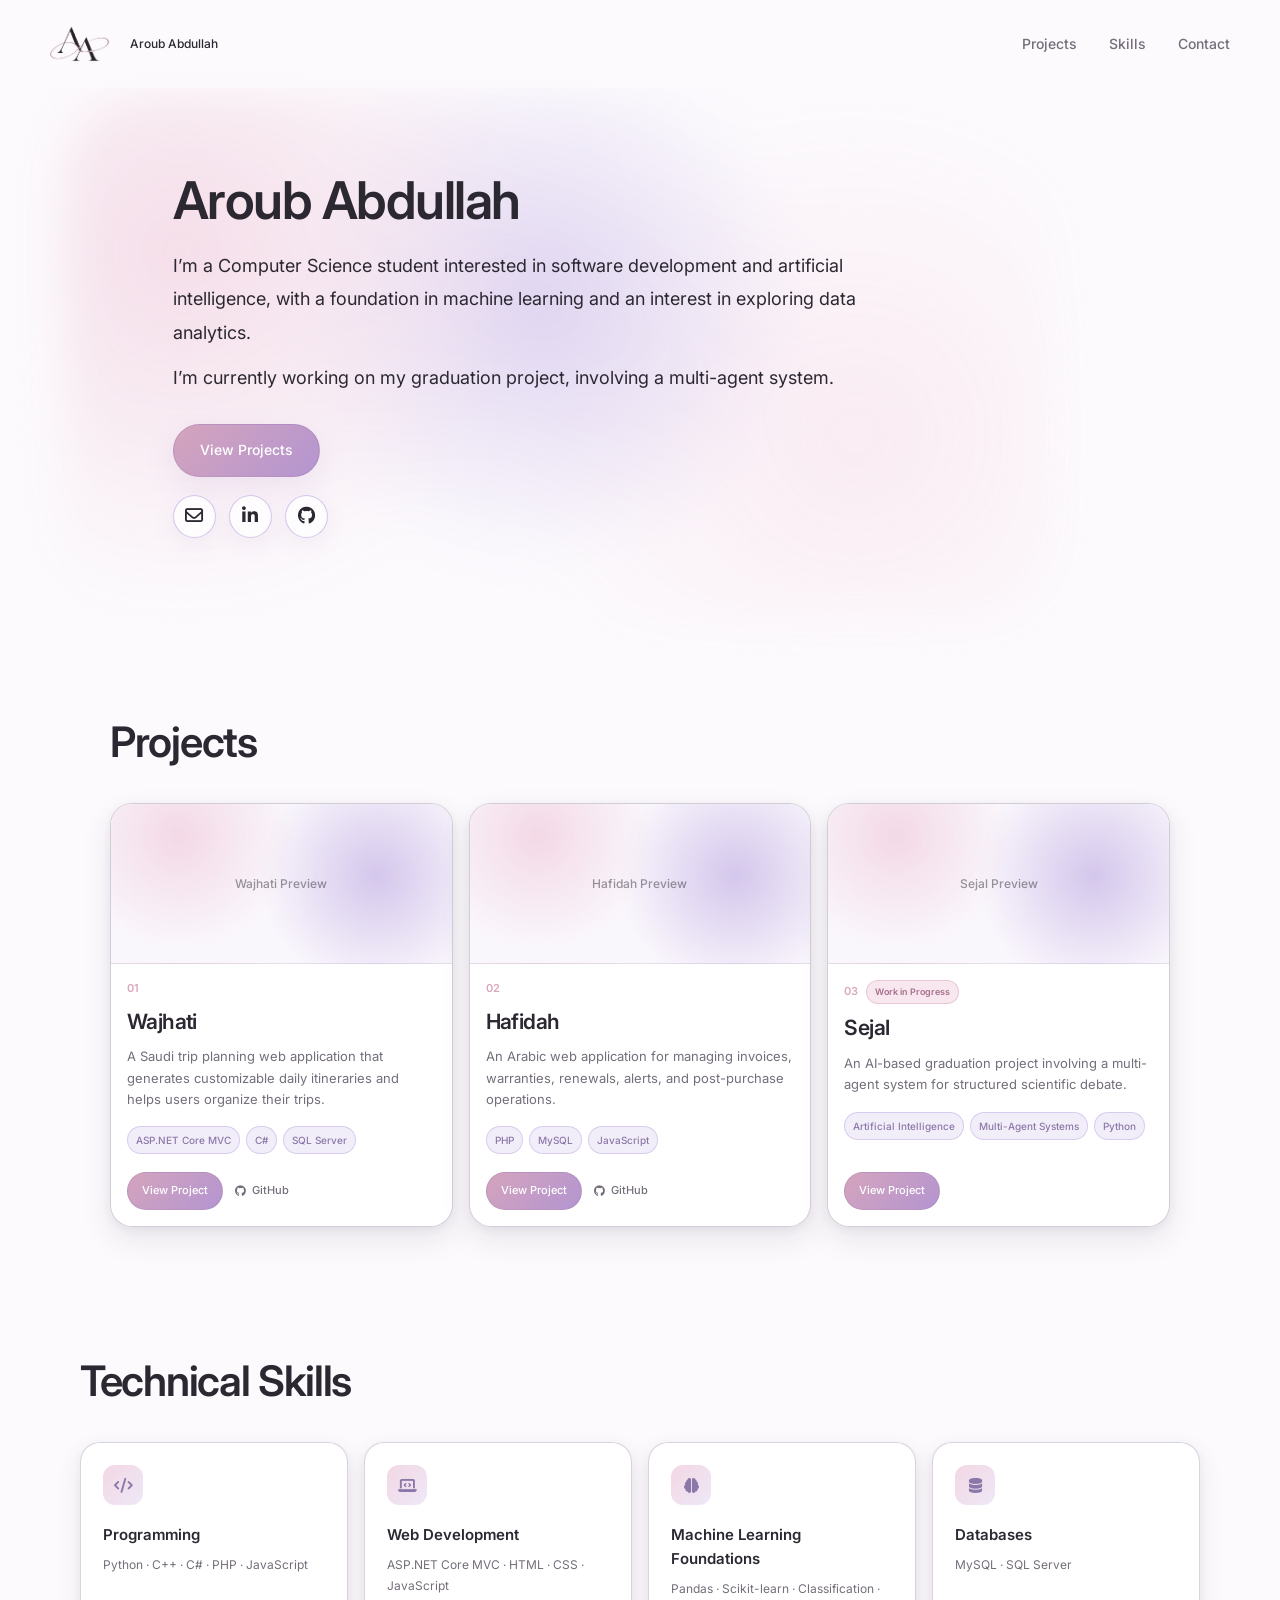
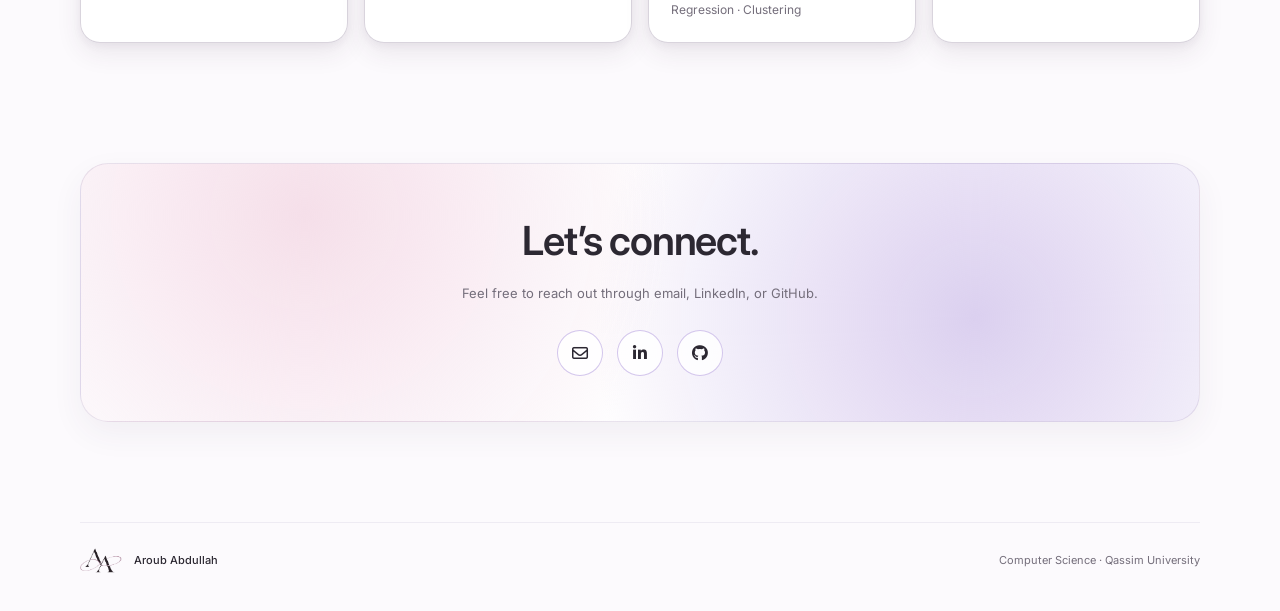
==== commit e425d83b: "Update index.html" ====
--- a/index.html
+++ b/index.html
@@ -279,7 +279,7 @@
             <div class="project-links">
 
               <a
-                href="#"
+                href="projects/hafidah.html"
                 class="project-button"
               >
                 View Project
--- a/style.css
+++ b/style.css
@@ -36,6 +36,17 @@
   color: var(--text);
 
   line-height: 1.6;
+
+  overflow-x: hidden;
+}
+
+
+/* Sticky Section Offset */
+
+#projects,
+#skills,
+#contact {
+  scroll-margin-top: 110px;
 }
 
 
@@ -56,7 +67,9 @@
   z-index: 1000;
 
   background: rgba(252, 250, 253, 0.88);
+
   backdrop-filter: blur(14px);
+  -webkit-backdrop-filter: blur(14px);
 }
 
 
@@ -79,6 +92,7 @@
   height: auto;
 
   display: block;
+
   flex-shrink: 0;
 }
 
@@ -98,7 +112,8 @@
   font-size: 14px;
   font-weight: 500;
 
-  transition: color 0.2s ease;
+  transition:
+    color 0.2s ease;
 }
 
 
@@ -153,11 +168,13 @@
       rgba(243, 215, 228, 0.95),
       transparent 38%
     ),
+
     radial-gradient(
       circle at 48% 40%,
       rgba(207, 192, 234, 0.78),
       transparent 44%
     ),
+
     radial-gradient(
       circle at 80% 65%,
       rgba(248, 226, 236, 0.72),
@@ -178,7 +195,8 @@
 
 
 .hero h1 {
-  font-size: clamp(34px, 4.5vw, 52px);
+  font-size:
+    clamp(34px, 4.5vw, 52px);
 
   font-weight: 600;
 
@@ -208,6 +226,8 @@
 }
 
 
+/* Main Button */
+
 .primary-button {
   display: inline-block;
 
@@ -219,6 +239,7 @@
     1px solid rgba(142, 111, 164, 0.25);
 
   color: #ffffff;
+
   text-decoration: none;
 
   font-size: 14px;
@@ -232,7 +253,8 @@
     );
 
   box-shadow:
-    0 10px 28px rgba(185, 154, 213, 0.18);
+    0 10px 28px
+    rgba(185, 154, 213, 0.18);
 
   transition:
     transform 0.2s ease,
@@ -244,7 +266,8 @@
   transform: translateY(-2px);
 
   box-shadow:
-    0 14px 34px rgba(185, 154, 213, 0.28);
+    0 14px 34px
+    rgba(185, 154, 213, 0.28);
 }
 
 
@@ -270,6 +293,7 @@
   border-radius: 50%;
 
   color: var(--text);
+
   text-decoration: none;
 
   background:
@@ -279,7 +303,8 @@
     1px solid rgba(207, 192, 234, 0.9);
 
   box-shadow:
-    0 8px 22px rgba(139, 120, 168, 0.08);
+    0 8px 22px
+    rgba(139, 120, 168, 0.08);
 
   transition:
     transform 0.2s ease,
@@ -290,7 +315,8 @@
 .contact-icons a:hover {
   transform: translateY(-2px);
 
-  border-color: var(--pink-strong);
+  border-color:
+    var(--pink-strong);
 }
 
 
@@ -309,7 +335,8 @@
 .section-heading h2 {
   color: var(--text);
 
-  font-size: clamp(30px, 3.8vw, 42px);
+  font-size:
+    clamp(30px, 3.8vw, 42px);
 
   font-weight: 600;
 
@@ -320,11 +347,13 @@
 /* Projects */
 
 .projects-section {
-  width: min(1120px, calc(100% - 48px));
+  width:
+    min(1060px, calc(100% - 48px));
 
   margin: 0 auto;
 
-  padding: 35px 0 95px;
+  padding:
+    35px 0 95px;
 }
 
 
@@ -334,12 +363,14 @@
   grid-template-columns:
     repeat(3, minmax(0, 1fr));
 
-  gap: 18px;
+  gap: 16px;
 
   align-items: stretch;
 }
 
 
+/* Project Cards */
+
 .project-card {
   display: flex;
   flex-direction: column;
@@ -349,14 +380,18 @@
   border-radius: 22px;
 
   background:
-    rgba(255, 255, 255, 0.94);
+    rgba(255, 255, 255, 0.96);
 
   border:
-    1px solid rgba(139, 120, 168, 0.28);
+    1px solid
+    rgba(96, 76, 112, 0.28);
 
   box-shadow:
-    0 12px 28px rgba(66, 50, 78, 0.10),
-    0 3px 8px rgba(66, 50, 78, 0.05);
+    0 12px 30px
+    rgba(61, 46, 72, 0.10),
+
+    0 3px 8px
+    rgba(61, 46, 72, 0.06);
 
   transition:
     transform 0.2s ease,
@@ -368,19 +403,25 @@
   transform: translateY(-4px);
 
   box-shadow:
-    0 18px 36px rgba(66, 50, 78, 0.14),
-    0 4px 10px rgba(66, 50, 78, 0.06);
-}
-
+    0 18px 38px
+    rgba(61, 46, 72, 0.14),
+
+    0 4px 12px
+    rgba(61, 46, 72, 0.07);
+}
+
+
+/* Project Images */
 
 .project-image {
   width: 100%;
-  height: 175px;
+  height: 160px;
 
   overflow: hidden;
 
   border-bottom:
-    1px solid rgba(139, 120, 168, 0.14);
+    1px solid
+    rgba(139, 120, 168, 0.16);
 }
 
 
@@ -394,8 +435,11 @@
 }
 
 
+/* Placeholder */
+
 .project-placeholder {
   display: grid;
+
   place-items: center;
 
   color:
@@ -410,17 +454,21 @@
       rgba(243, 215, 228, 0.95),
       transparent 38%
     ),
+
     radial-gradient(
       circle at 78% 45%,
       rgba(207, 192, 234, 0.88),
       transparent 42%
     ),
+
     #faf7fc;
 }
 
 
+/* Project Content */
+
 .project-content {
-  padding: 18px;
+  padding: 16px;
 
   display: flex;
   flex-direction: column;
@@ -434,7 +482,8 @@
 
   margin-bottom: 7px;
 
-  color: var(--pink-strong);
+  color:
+    var(--pink-strong);
 
   font-size: 11px;
   font-weight: 600;
@@ -456,11 +505,13 @@
 
   color: var(--muted);
 
-  font-size: 12px;
+  font-size: 13px;
 
   line-height: 1.65;
 }
 
+
+/* Project Tags */
 
 .project-tags {
   display: flex;
@@ -477,18 +528,22 @@
 
   border-radius: 999px;
 
-  color: var(--purple);
-
-  font-size: 9px;
+  color:
+    var(--purple);
+
+  font-size: 10px;
   font-weight: 500;
 
   background:
     rgba(238, 232, 247, 0.72);
 
   border:
-    1px solid rgba(207, 192, 234, 0.7);
-}
-
+    1px solid
+    rgba(207, 192, 234, 0.72);
+}
+
+
+/* Project Links */
 
 .project-links {
   margin-top: auto;
@@ -509,9 +564,10 @@
   border-radius: 999px;
 
   color: #ffffff;
+
   text-decoration: none;
 
-  font-size: 10px;
+  font-size: 11px;
   font-weight: 500;
 
   background:
@@ -522,7 +578,8 @@
     );
 
   border:
-    1px solid rgba(142, 111, 164, 0.22);
+    1px solid
+    rgba(142, 111, 164, 0.22);
 }
 
 
@@ -533,9 +590,10 @@
   gap: 6px;
 
   color: var(--muted);
+
   text-decoration: none;
 
-  font-size: 10px;
+  font-size: 11px;
   font-weight: 500;
 }
 
@@ -545,6 +603,8 @@
 }
 
 
+/* Work in Progress */
+
 .project-status {
   display: flex;
   align-items: center;
@@ -575,18 +635,21 @@
     rgba(243, 215, 228, 0.6);
 
   border:
-    1px solid rgba(216, 168, 190, 0.5);
+    1px solid
+    rgba(216, 168, 190, 0.5);
 }
 
 
 /* Skills */
 
 .skills-section {
-  width: min(1120px, calc(100% - 48px));
+  width:
+    min(1120px, calc(100% - 48px));
 
   margin: 0 auto;
 
-  padding: 25px 0 100px;
+  padding:
+    25px 0 100px;
 }
 
 
@@ -608,13 +671,35 @@
   border-radius: 20px;
 
   background:
-    rgba(255, 255, 255, 0.78);
+    rgba(255, 255, 255, 0.92);
 
   border:
-    1px solid rgba(139, 120, 168, 0.18);
+    1px solid
+    rgba(96, 76, 112, 0.24);
 
   box-shadow:
-    0 8px 24px rgba(66, 50, 78, 0.05);
+    0 10px 26px
+    rgba(61, 46, 72, 0.09),
+
+    0 3px 8px
+    rgba(61, 46, 72, 0.05);
+
+  transition:
+    transform 0.2s ease,
+    box-shadow 0.2s ease;
+}
+
+
+.skill-card:hover {
+  transform:
+    translateY(-3px);
+
+  box-shadow:
+    0 16px 32px
+    rgba(61, 46, 72, 0.12),
+
+    0 4px 10px
+    rgba(61, 46, 72, 0.06);
 }
 
 
@@ -629,7 +714,8 @@
 
   border-radius: 12px;
 
-  color: var(--purple);
+  color:
+    var(--purple);
 
   background:
     linear-gradient(
@@ -654,7 +740,8 @@
 
 
 .skill-card p {
-  color: var(--muted);
+  color:
+    var(--muted);
 
   font-size: 12px;
 
@@ -665,11 +752,13 @@
 /* Contact */
 
 .contact-section {
-  width: min(1120px, calc(100% - 48px));
+  width:
+    min(1120px, calc(100% - 48px));
 
   margin: 0 auto;
 
-  padding: 20px 0 100px;
+  padding:
+    20px 0 100px;
 }
 
 
@@ -678,14 +767,16 @@
 
   overflow: hidden;
 
-  padding: 45px 30px;
+  padding:
+    45px 30px;
 
   text-align: center;
 
   border-radius: 28px;
 
   border:
-    1px solid rgba(139, 120, 168, 0.18);
+    1px solid
+    rgba(139, 120, 168, 0.18);
 
   background:
     radial-gradient(
@@ -693,32 +784,26 @@
       rgba(243, 215, 228, 0.8),
       transparent 40%
     ),
+
     radial-gradient(
       circle at 80% 60%,
       rgba(207, 192, 234, 0.75),
       transparent 42%
     ),
+
     rgba(255, 255, 255, 0.6);
 
   box-shadow:
-    0 12px 32px rgba(66, 50, 78, 0.06);
-}
-
-
-.contact-label {
-  margin-bottom: 7px;
-
-  color: var(--purple);
-
-  font-size: 11px;
-  font-weight: 500;
+    0 12px 32px
+    rgba(66, 50, 78, 0.06);
 }
 
 
 .contact-box h2 {
   margin-bottom: 10px;
 
-  font-size: clamp(28px, 4vw, 40px);
+  font-size:
+    clamp(28px, 4vw, 40px);
 
   font-weight: 600;
 
@@ -727,11 +812,12 @@
 
 
 .contact-text {
-  color: var(--muted);
+  margin-bottom: 26px;
+
+  color:
+    var(--muted);
 
   font-size: 13px;
-
-  margin-bottom: 26px;
 }
 
 
@@ -753,14 +839,17 @@
 
   border-radius: 50%;
 
-  color: var(--text);
+  color:
+    var(--text);
+
   text-decoration: none;
 
   background:
     rgba(255, 255, 255, 0.82);
 
   border:
-    1px solid rgba(207, 192, 234, 0.9);
+    1px solid
+    rgba(207, 192, 234, 0.9);
 
   transition:
     transform 0.2s ease,
@@ -769,23 +858,28 @@
 
 
 .contact-links a:hover {
-  transform: translateY(-2px);
-
-  border-color: var(--pink-strong);
+  transform:
+    translateY(-2px);
+
+  border-color:
+    var(--pink-strong);
 }
 
 
 /* Footer */
 
 .site-footer {
-  width: min(1120px, calc(100% - 48px));
+  width:
+    min(1120px, calc(100% - 48px));
 
   margin: 0 auto;
 
-  padding: 25px 0 38px;
+  padding:
+    25px 0 38px;
 
   border-top:
-    1px solid rgba(139, 120, 168, 0.12);
+    1px solid
+    rgba(139, 120, 168, 0.12);
 
   display: flex;
   align-items: center;
@@ -813,9 +907,10 @@
 
 
 .site-footer p {
-  color: var(--muted);
-
-  font-size: 10px;
+  color:
+    var(--muted);
+
+  font-size: 11px;
 }
 
 
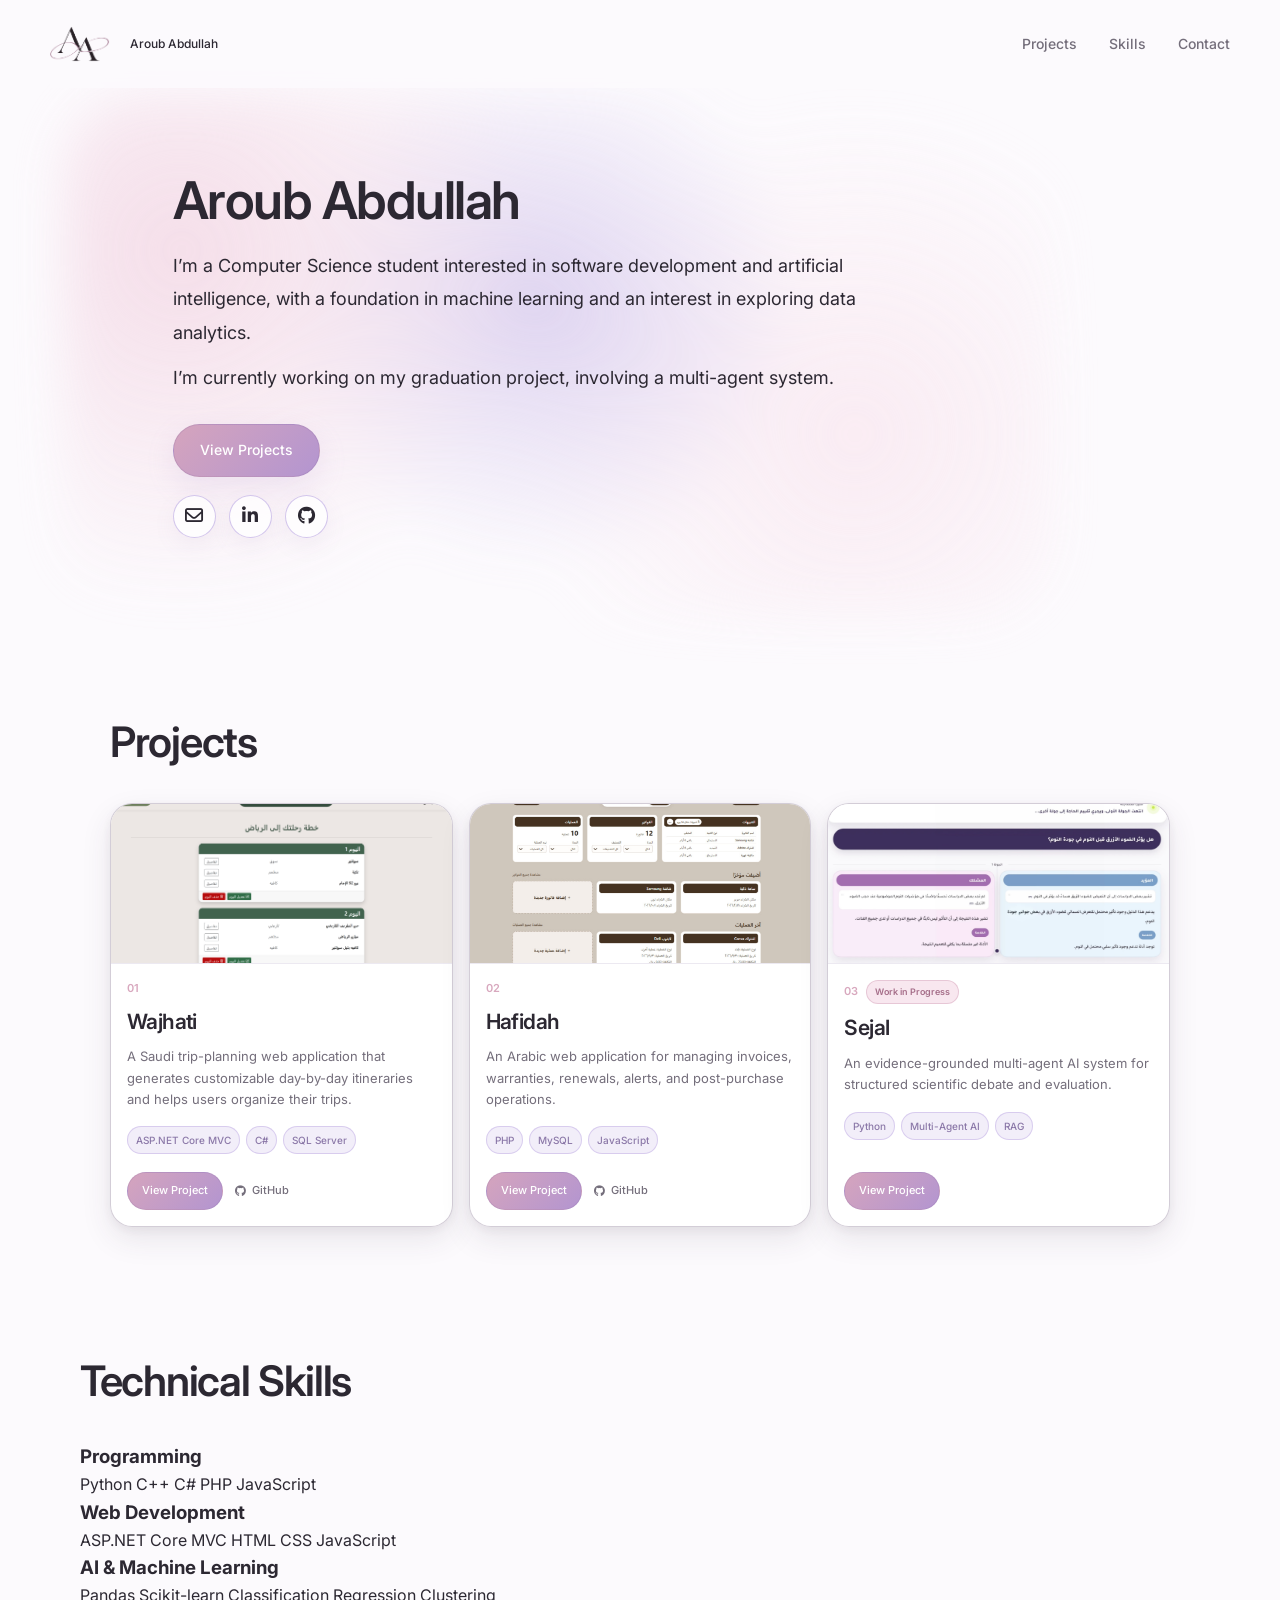
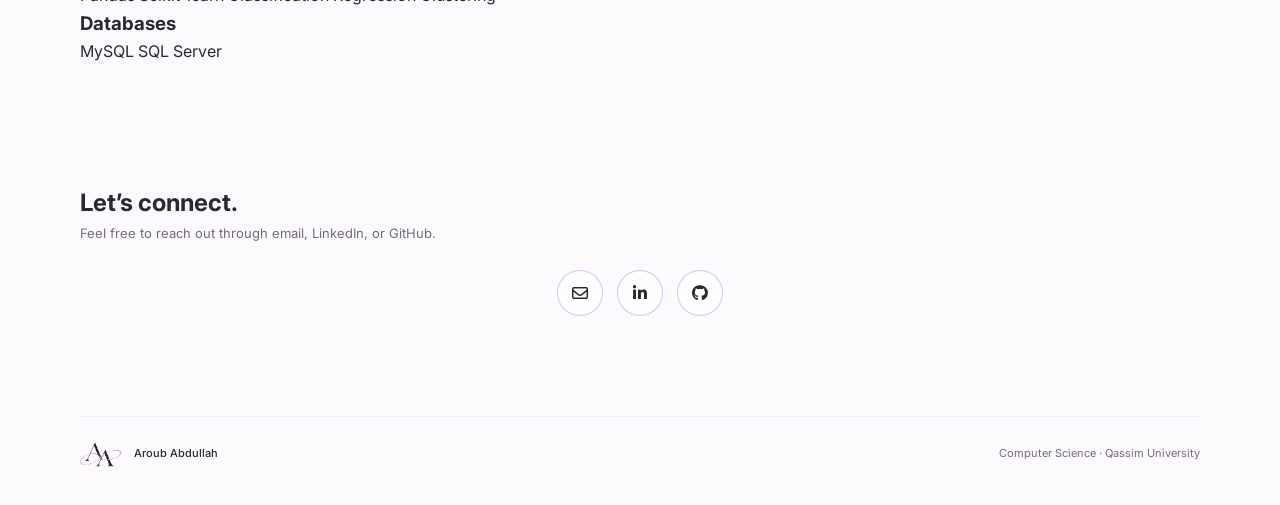
==== commit 5826d7b9: "Update index.html" ====
--- a/index.html
+++ b/index.html
@@ -1,5 +1,6 @@
 <!DOCTYPE html>
 <html lang="en">
+
 <head>
   <meta charset="UTF-8">
 
@@ -70,6 +71,7 @@
 
 
     <nav>
+
       <a href="#projects">
         Projects
       </a>
@@ -81,12 +83,14 @@
       <a href="#contact">
         Contact
       </a>
+
     </nav>
 
   </header>
 
 
   <main>
+
 
     <!-- Hero -->
     <section class="hero">
@@ -94,9 +98,11 @@
       <div class="hero-content">
 
         <div class="hero-name-wrap">
+
           <h1>
             Aroub Abdullah
           </h1>
+
         </div>
 
 
@@ -168,9 +174,11 @@
     >
 
       <div class="section-heading">
+
         <h2>
           Projects
         </h2>
+
       </div>
 
 
@@ -180,10 +188,14 @@
         <!-- Wajhati -->
         <article class="project-card">
 
-          <div class="project-image project-placeholder">
-            <span>
-              Wajhati Preview
-            </span>
+          <div class="project-image">
+
+            <img
+              src="assets/projects/wajhati/generated-plan.png"
+              alt="Generated trip itinerary in Wajhati"
+              loading="lazy"
+            >
+
           </div>
 
 
@@ -200,23 +212,25 @@
 
 
             <p>
-              A Saudi trip planning web application that generates
-              customizable daily itineraries and helps users organize
+              A Saudi trip-planning web application that generates
+              customizable day-by-day itineraries and helps users organize
               their trips.
             </p>
 
 
             <div class="project-tags">
+
               <span>ASP.NET Core MVC</span>
               <span>C#</span>
               <span>SQL Server</span>
+
             </div>
 
 
             <div class="project-links">
 
               <a
-                href="#"
+                href="projects/wajhati.html"
                 class="project-button"
               >
                 View Project
@@ -244,10 +258,14 @@
         <!-- Hafidah -->
         <article class="project-card">
 
-          <div class="project-image project-placeholder">
-            <span>
-              Hafidah Preview
-            </span>
+          <div class="project-image">
+
+            <img
+              src="assets/projects/hafidah/dashboard.png"
+              alt="Hafidah dashboard"
+              loading="lazy"
+            >
+
           </div>
 
 
@@ -270,9 +288,11 @@
 
 
             <div class="project-tags">
+
               <span>PHP</span>
               <span>MySQL</span>
               <span>JavaScript</span>
+
             </div>
 
 
@@ -307,10 +327,14 @@
         <!-- Sejal -->
         <article class="project-card">
 
-          <div class="project-image project-placeholder">
-            <span>
-              Sejal Preview
-            </span>
+          <div class="project-image">
+
+            <img
+              src="assets/projects/sejal/debate.jpg"
+              alt="Sejal interface prototype showing the multi-agent debate"
+              loading="lazy"
+            >
+
           </div>
 
 
@@ -322,6 +346,7 @@
                 03
               </span>
 
+
               <span class="status-badge">
                 Work in Progress
               </span>
@@ -335,22 +360,24 @@
 
 
             <p>
-              An AI-based graduation project involving a multi-agent system
-              for structured scientific debate.
+              An evidence-grounded multi-agent AI system for structured
+              scientific debate and evaluation.
             </p>
 
 
             <div class="project-tags">
-              <span>Artificial Intelligence</span>
-              <span>Multi-Agent Systems</span>
+
               <span>Python</span>
+              <span>Multi-Agent AI</span>
+              <span>RAG</span>
+
             </div>
 
 
             <div class="project-links">
 
               <a
-                href="#"
+                href="projects/sejal.html"
                 class="project-button"
               >
                 View Project
@@ -367,86 +394,103 @@
     </section>
 
 
-    <!-- Skills -->
+    <!-- Technical Skills -->
     <section
       id="skills"
       class="skills-section"
     >
 
+      <div class="skills-glow" aria-hidden="true"></div>
+
+
       <div class="section-heading">
+
         <h2>
           Technical Skills
         </h2>
+
       </div>
 
 
-      <div class="skills-grid">
-
-
-        <div class="skill-card">
-
-          <div class="skill-icon">
-            <i class="fa-solid fa-code"></i>
-          </div>
+      <div class="skills-layout">
+
+
+        <!-- Programming -->
+        <div class="skill-group">
 
           <h3>
             Programming
           </h3>
 
-          <p>
-            Python · C++ · C# · PHP · JavaScript
-          </p>
-
-        </div>
-
-
-        <div class="skill-card">
-
-          <div class="skill-icon">
-            <i class="fa-solid fa-laptop-code"></i>
-          </div>
+
+          <div class="skill-pills">
+
+            <span>Python</span>
+            <span>C++</span>
+            <span>C#</span>
+            <span>PHP</span>
+            <span>JavaScript</span>
+
+          </div>
+
+        </div>
+
+
+        <!-- Web Development -->
+        <div class="skill-group">
 
           <h3>
             Web Development
           </h3>
 
-          <p>
-            ASP.NET Core MVC · HTML · CSS · JavaScript
-          </p>
-
-        </div>
-
-
-        <div class="skill-card">
-
-          <div class="skill-icon">
-            <i class="fa-solid fa-brain"></i>
-          </div>
+
+          <div class="skill-pills">
+
+            <span>ASP.NET Core MVC</span>
+            <span>HTML</span>
+            <span>CSS</span>
+            <span>JavaScript</span>
+
+          </div>
+
+        </div>
+
+
+        <!-- AI & Machine Learning -->
+        <div class="skill-group">
 
           <h3>
-            Machine Learning Foundations
+            AI & Machine Learning
           </h3>
 
-          <p>
-            Pandas · Scikit-learn · Classification · Regression · Clustering
-          </p>
-
-        </div>
-
-
-        <div class="skill-card">
-
-          <div class="skill-icon">
-            <i class="fa-solid fa-database"></i>
-          </div>
+
+          <div class="skill-pills">
+
+            <span>Pandas</span>
+            <span>Scikit-learn</span>
+            <span>Classification</span>
+            <span>Regression</span>
+            <span>Clustering</span>
+
+          </div>
+
+        </div>
+
+
+        <!-- Databases -->
+        <div class="skill-group">
 
           <h3>
             Databases
           </h3>
 
-          <p>
-            MySQL · SQL Server
-          </p>
+
+          <div class="skill-pills">
+
+            <span>MySQL</span>
+            <span>SQL Server</span>
+
+          </div>
 
         </div>
 
@@ -461,7 +505,13 @@
       class="contact-section"
     >
 
-      <div class="contact-box">
+      <div
+        class="contact-glow"
+        aria-hidden="true"
+      ></div>
+
+
+      <div class="contact-content">
 
         <h2>
           Let’s connect.
@@ -536,4 +586,5 @@
 
 
 </body>
+
 </html>
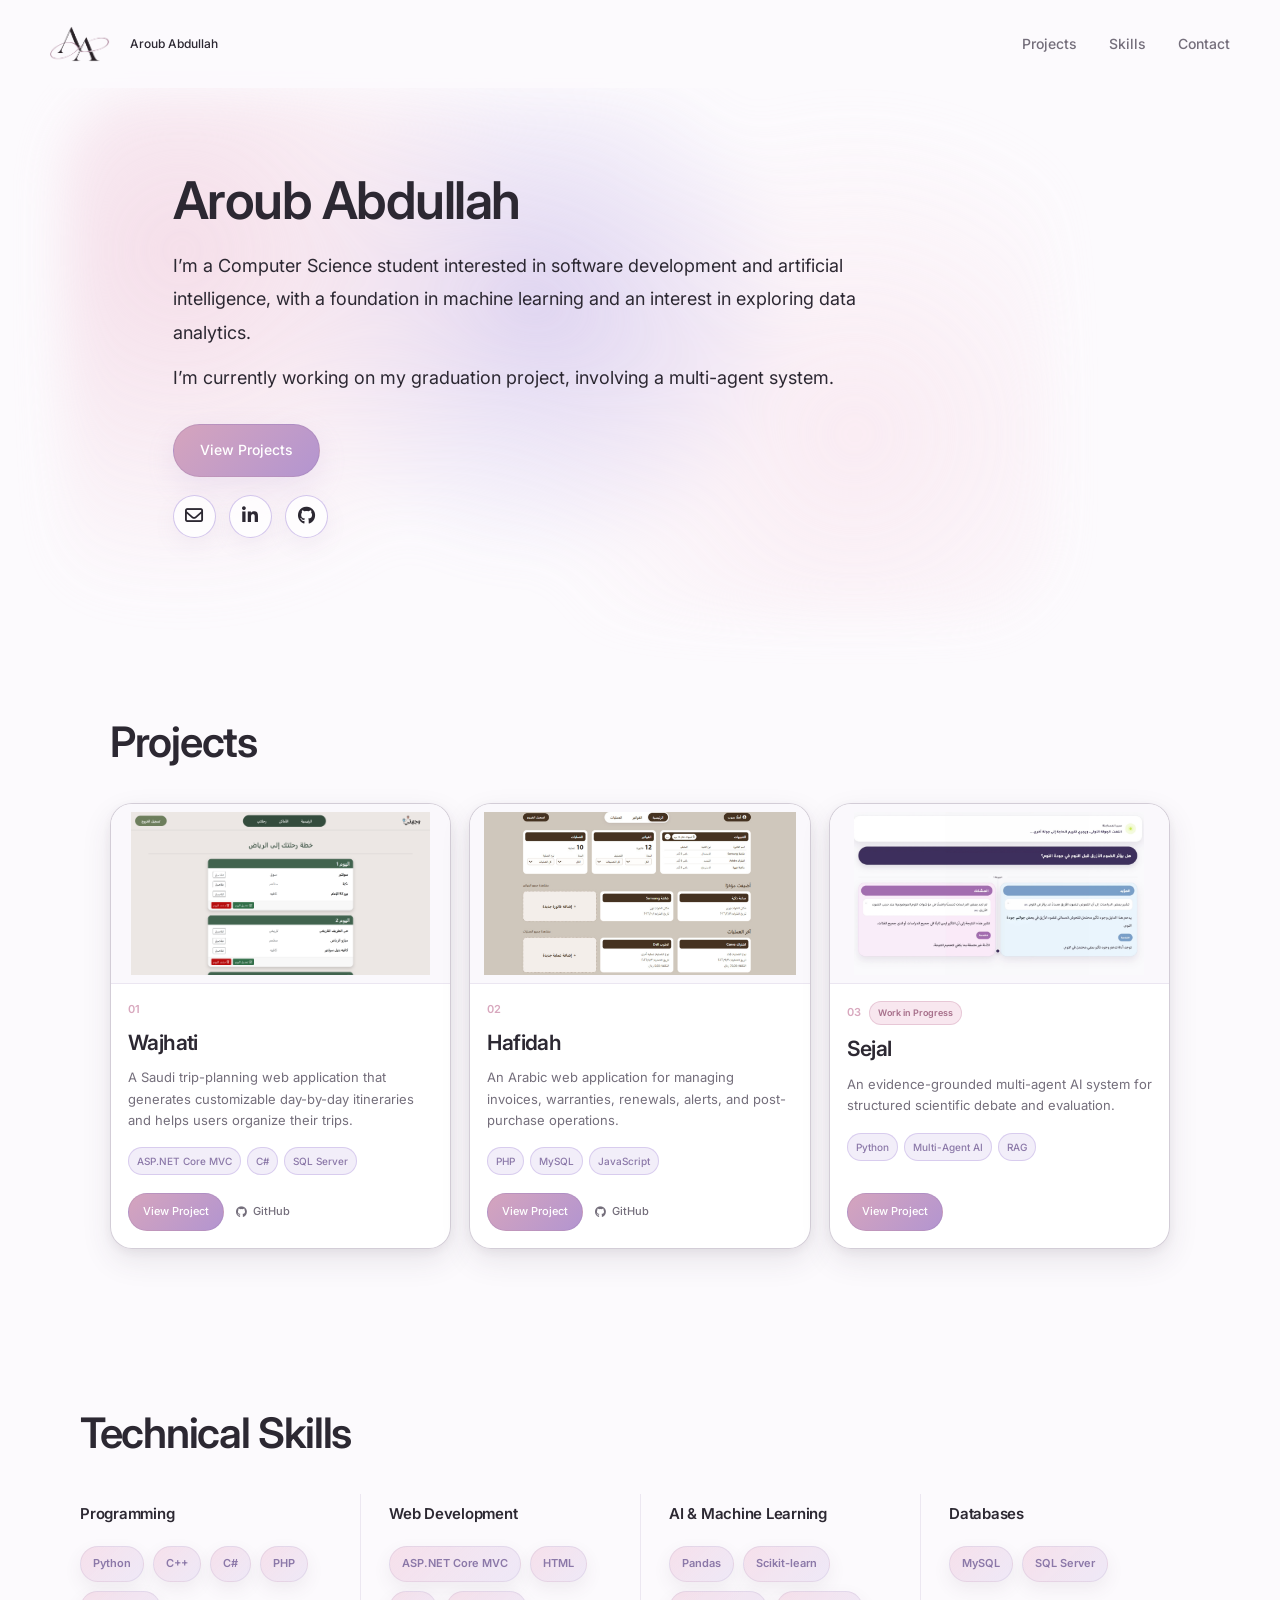
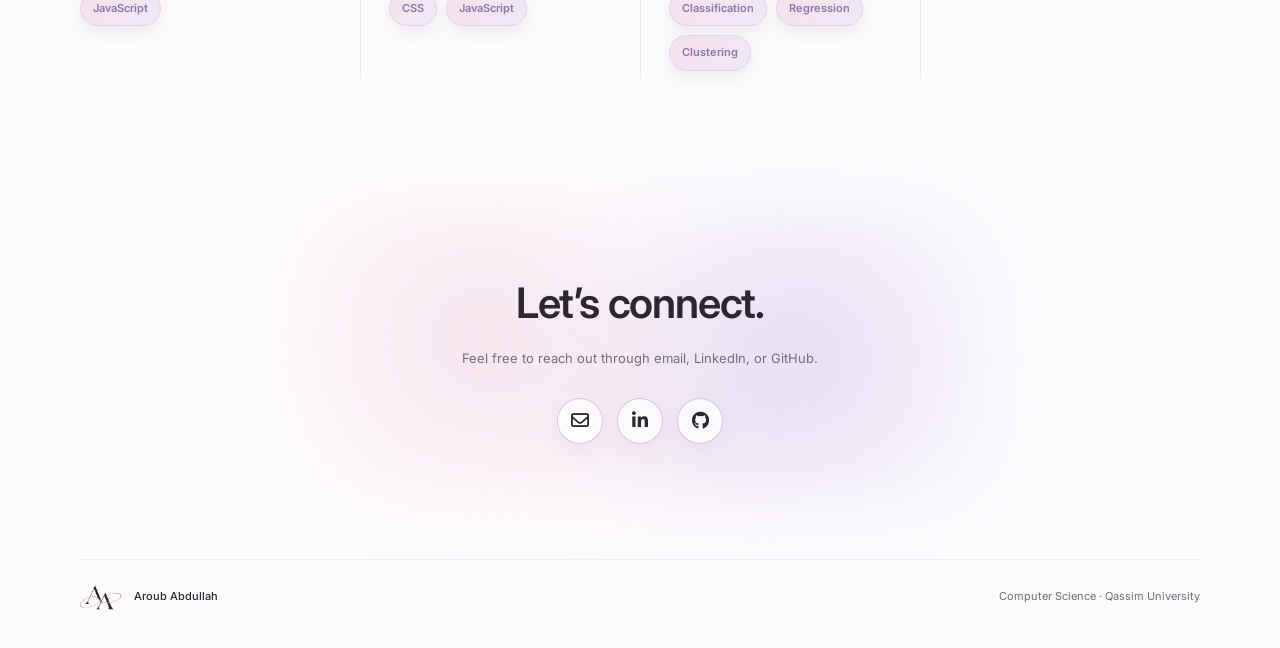
==== commit 928f86e6: "Clean up index.html by removing redundant elements Removed extra GitHub links and unnecessary div el" ====
--- a/index.html
+++ b/index.html
@@ -244,7 +244,6 @@
                 class="github-link"
               >
                 <i class="fa-brands fa-github"></i>
-
                 GitHub
               </a>
 
@@ -313,7 +312,6 @@
                 class="github-link"
               >
                 <i class="fa-brands fa-github"></i>
-
                 GitHub
               </a>
 
@@ -400,9 +398,6 @@
       class="skills-section"
     >
 
-      <div class="skills-glow" aria-hidden="true"></div>
-
-
       <div class="section-heading">
 
         <h2>
--- a/style.css
+++ b/style.css
@@ -15,7 +15,9 @@
 }
 
 
-/* Reset */
+/* ========================================
+   Reset
+======================================== */
 
 * {
   box-sizing: border-box;
@@ -23,12 +25,10 @@
   padding: 0;
 }
 
-
 html {
   scroll-behavior: smooth;
 }
 
-
 body {
   font-family: "Inter", sans-serif;
 
@@ -41,7 +41,9 @@
 }
 
 
-/* Sticky Section Offset */
+/* ========================================
+   Sticky Section Offset
+======================================== */
 
 #projects,
 #skills,
@@ -50,10 +52,14 @@
 }
 
 
-/* Header */
+/* ========================================
+   Header
+======================================== */
 
 .site-header {
-  width: min(1180px, calc(100% - 48px));
+  width:
+    min(1180px, calc(100% - 48px));
+
   height: 88px;
 
   margin: 0 auto;
@@ -63,16 +69,18 @@
   justify-content: space-between;
 
   position: sticky;
+
   top: 0;
+
   z-index: 1000;
 
-  background: rgba(252, 250, 253, 0.88);
+  background:
+    rgba(252, 250, 253, 0.88);
 
   backdrop-filter: blur(14px);
   -webkit-backdrop-filter: blur(14px);
 }
 
-
 .brand {
   display: flex;
   align-items: center;
@@ -85,7 +93,6 @@
   font-size: 12px;
   font-weight: 500;
 }
-
 
 .brand img {
   width: 60px;
@@ -96,17 +103,16 @@
   flex-shrink: 0;
 }
 
-
 nav {
   display: flex;
   align-items: center;
 
   gap: 32px;
 }
-
 
 nav a {
   color: var(--muted);
+
   text-decoration: none;
 
   font-size: 14px;
@@ -116,28 +122,31 @@
     color 0.2s ease;
 }
 
-
 nav a:hover {
   color: var(--text);
 }
 
 
-/* Hero */
+/* ========================================
+   Hero
+======================================== */
 
 .hero {
-  width: min(1180px, calc(100% - 48px));
+  width:
+    min(1180px, calc(100% - 48px));
 
   margin: 0 auto;
 
   display: flex;
   align-items: center;
 
-  padding: 95px 0 55px;
-}
-
+  padding:
+    95px 0 55px;
+}
 
 .hero-content {
   position: relative;
+
   z-index: 1;
 
   width: 100%;
@@ -145,18 +154,20 @@
 
   margin-left: 7%;
 
-  padding: 35px 40px;
-
-  transform: translateY(-45px);
-}
-
+  padding:
+    35px 40px;
+
+  transform:
+    translateY(-45px);
+}
 
 .hero-content::before {
   content: "";
 
   position: absolute;
 
-  inset: -45px -70px;
+  inset:
+    -45px -70px;
 
   z-index: -1;
 
@@ -184,15 +195,15 @@
   filter: blur(24px);
 
   opacity: 0.85;
-}
-
+
+  pointer-events: none;
+}
 
 .hero-name-wrap {
   display: inline-block;
 
   margin-bottom: 20px;
 }
-
 
 .hero h1 {
   font-size:
@@ -205,7 +216,6 @@
   letter-spacing: -1.5px;
 }
 
-
 .hero-text {
   max-width: 760px;
 
@@ -215,28 +225,30 @@
   line-height: 1.85;
 }
 
-
 .hero-text.secondary {
   margin-top: 12px;
 }
 
-
 .hero-actions {
   margin-top: 30px;
 }
 
 
-/* Main Button */
+/* ========================================
+   Main Button
+======================================== */
 
 .primary-button {
   display: inline-block;
 
-  padding: 14px 26px;
+  padding:
+    14px 26px;
 
   border-radius: 999px;
 
   border:
-    1px solid rgba(142, 111, 164, 0.25);
+    1px solid
+    rgba(142, 111, 164, 0.25);
 
   color: #ffffff;
 
@@ -261,9 +273,9 @@
     box-shadow 0.2s ease;
 }
 
-
 .primary-button:hover {
-  transform: translateY(-2px);
+  transform:
+    translateY(-2px);
 
   box-shadow:
     0 14px 34px
@@ -271,7 +283,9 @@
 }
 
 
-/* Hero Contact */
+/* ========================================
+   Hero Contact
+======================================== */
 
 .contact-icons {
   margin-top: 18px;
@@ -281,7 +295,6 @@
 
   gap: 13px;
 }
-
 
 .contact-icons a {
   width: 43px;
@@ -300,7 +313,8 @@
     rgba(255, 255, 255, 0.76);
 
   border:
-    1px solid rgba(207, 192, 234, 0.9);
+    1px solid
+    rgba(207, 192, 234, 0.9);
 
   box-shadow:
     0 8px 22px
@@ -311,27 +325,27 @@
     border-color 0.2s ease;
 }
 
-
 .contact-icons a:hover {
-  transform: translateY(-2px);
+  transform:
+    translateY(-2px);
 
   border-color:
     var(--pink-strong);
 }
 
-
 .contact-icons i {
   font-size: 18px;
 }
 
 
-/* Shared Section Heading */
+/* ========================================
+   Shared Section Heading
+======================================== */
 
 .section-heading {
   margin-bottom: 28px;
 }
 
-
 .section-heading h2 {
   color: var(--text);
 
@@ -344,7 +358,9 @@
 }
 
 
-/* Projects */
+/* ========================================
+   Projects
+======================================== */
 
 .projects-section {
   width:
@@ -353,9 +369,8 @@
   margin: 0 auto;
 
   padding:
-    35px 0 95px;
-}
-
+    35px 0 105px;
+}
 
 .projects-grid {
   display: grid;
@@ -363,7 +378,7 @@
   grid-template-columns:
     repeat(3, minmax(0, 1fr));
 
-  gap: 16px;
+  gap: 18px;
 
   align-items: stretch;
 }
@@ -398,9 +413,9 @@
     box-shadow 0.2s ease;
 }
 
-
 .project-card:hover {
-  transform: translateY(-4px);
+  transform:
+    translateY(-4px);
 
   box-shadow:
     0 18px 38px
@@ -415,67 +430,45 @@
 
 .project-image {
   width: 100%;
-  height: 160px;
+  height: 180px;
 
   overflow: hidden;
+
+  display: flex;
+  align-items: center;
+  justify-content: center;
+
+  padding: 8px;
+
+  background:
+    rgba(250, 248, 252, 0.95);
 
   border-bottom:
     1px solid
-    rgba(139, 120, 168, 0.16);
-}
-
+    rgba(139, 120, 168, 0.14);
+}
 
 .project-image img {
+  display: block;
+
   width: 100%;
   height: 100%;
 
-  object-fit: cover;
-
-  display: block;
-}
-
-
-/* Placeholder */
-
-.project-placeholder {
-  display: grid;
-
-  place-items: center;
-
-  color:
-    rgba(44, 40, 50, 0.48);
-
-  font-size: 12px;
-  font-weight: 500;
-
-  background:
-    radial-gradient(
-      circle at 20% 20%,
-      rgba(243, 215, 228, 0.95),
-      transparent 38%
-    ),
-
-    radial-gradient(
-      circle at 78% 45%,
-      rgba(207, 192, 234, 0.88),
-      transparent 42%
-    ),
-
-    #faf7fc;
+  object-fit: contain;
+  object-position: center;
 }
 
 
 /* Project Content */
 
 .project-content {
-  padding: 16px;
+  padding: 17px;
 
   display: flex;
   flex-direction: column;
 
   flex: 1;
 }
-
 
 .project-number {
   display: block;
@@ -489,7 +482,6 @@
   font-weight: 600;
 }
 
-
 .project-content h3 {
   margin-bottom: 8px;
 
@@ -499,7 +491,6 @@
   letter-spacing: -0.6px;
 }
 
-
 .project-content > p {
   margin-bottom: 16px;
 
@@ -522,9 +513,9 @@
   margin-bottom: 18px;
 }
 
-
 .project-tags span {
-  padding: 5px 8px;
+  padding:
+    5px 8px;
 
   border-radius: 999px;
 
@@ -555,11 +546,11 @@
   gap: 12px;
 }
 
-
 .project-button {
   display: inline-block;
 
-  padding: 9px 14px;
+  padding:
+    9px 14px;
 
   border-radius: 999px;
 
@@ -580,8 +571,15 @@
   border:
     1px solid
     rgba(142, 111, 164, 0.22);
-}
-
+
+  transition:
+    transform 0.2s ease;
+}
+
+.project-button:hover {
+  transform:
+    translateY(-1px);
+}
 
 .github-link {
   display: flex;
@@ -597,7 +595,6 @@
   font-weight: 500;
 }
 
-
 .github-link:hover {
   color: var(--text);
 }
@@ -615,14 +612,13 @@
   margin-bottom: 7px;
 }
 
-
 .project-status .project-number {
   margin: 0;
 }
 
-
 .status-badge {
-  padding: 4px 8px;
+  padding:
+    4px 8px;
 
   border-radius: 999px;
 
@@ -640,186 +636,252 @@
 }
 
 
-/* Skills */
+/* ========================================
+   Technical Skills
+======================================== */
 
 .skills-section {
+  position: relative;
+
+  isolation: isolate;
+
   width:
     min(1120px, calc(100% - 48px));
 
-  margin: 0 auto;
+  margin:
+    0 auto;
 
   padding:
-    25px 0 100px;
-}
-
-
-.skills-grid {
+    45px 0 125px;
+}
+
+.skills-glow {
+  position: absolute;
+
+  z-index: -1;
+
+  width: 780px;
+  height: 300px;
+
+  left: 50%;
+  top: 54%;
+
+  transform:
+    translate(-50%, -50%);
+
+  pointer-events: none;
+
+  background:
+    radial-gradient(
+      circle at 20% 50%,
+      rgba(243, 215, 228, 0.55),
+      transparent 43%
+    ),
+
+    radial-gradient(
+      circle at 70% 45%,
+      rgba(207, 192, 234, 0.44),
+      transparent 47%
+    );
+
+  filter:
+    blur(32px);
+
+  opacity: 0.72;
+}
+
+.skills-layout {
   display: grid;
 
   grid-template-columns:
     repeat(4, minmax(0, 1fr));
 
-  gap: 16px;
-}
-
-
-.skill-card {
-  min-height: 175px;
-
-  padding: 22px;
-
-  border-radius: 20px;
+  gap: 0;
+
+  margin-top: 10px;
+}
+
+.skill-group {
+  min-height: 180px;
+
+  padding:
+    8px 28px 8px;
+
+  border-left:
+    1px solid
+    rgba(139, 120, 168, 0.14);
+}
+
+.skill-group:first-child {
+  padding-left: 0;
+
+  border-left: none;
+}
+
+.skill-group:last-child {
+  padding-right: 0;
+}
+
+.skill-group h3 {
+  margin-bottom: 20px;
+
+  color: var(--text);
+
+  font-size: 15px;
+  font-weight: 600;
+
+  letter-spacing: -0.25px;
+}
+
+.skill-pills {
+  display: flex;
+  flex-wrap: wrap;
+
+  gap: 9px;
+}
+
+.skill-pills span {
+  display: inline-flex;
+  align-items: center;
+
+  min-height: 32px;
+
+  padding:
+    8px 12px;
+
+  border-radius: 999px;
+
+  color:
+    var(--purple);
+
+  font-size: 11px;
+  font-weight: 600;
 
   background:
-    rgba(255, 255, 255, 0.92);
+    linear-gradient(
+      135deg,
+      rgba(243, 215, 228, 0.74),
+      rgba(238, 232, 247, 0.98)
+    );
 
   border:
     1px solid
-    rgba(96, 76, 112, 0.24);
+    rgba(139, 120, 168, 0.14);
 
   box-shadow:
-    0 10px 26px
-    rgba(61, 46, 72, 0.09),
-
-    0 3px 8px
-    rgba(61, 46, 72, 0.05);
+    0 7px 18px
+    rgba(84, 63, 93, 0.08);
 
   transition:
     transform 0.2s ease,
     box-shadow 0.2s ease;
 }
 
-
-.skill-card:hover {
+.skill-pills span:hover {
   transform:
-    translateY(-3px);
+    translateY(-2px);
 
   box-shadow:
-    0 16px 32px
-    rgba(61, 46, 72, 0.12),
-
-    0 4px 10px
-    rgba(61, 46, 72, 0.06);
-}
-
-
-.skill-icon {
-  width: 40px;
-  height: 40px;
-
-  margin-bottom: 18px;
-
-  display: grid;
-  place-items: center;
-
-  border-radius: 12px;
-
-  color:
-    var(--purple);
+    0 11px 24px
+    rgba(84, 63, 93, 0.12);
+}
+
+
+/* ========================================
+   Contact
+======================================== */
+
+.contact-section {
+  position: relative;
+
+  isolation: isolate;
+
+  width:
+    min(1120px, calc(100% - 48px));
+
+  min-height: 320px;
+
+  margin:
+    0 auto;
+
+  padding:
+    65px 0 115px;
+
+  display: flex;
+  align-items: center;
+  justify-content: center;
+
+  text-align: center;
+}
+
+.contact-glow {
+  position: absolute;
+
+  z-index: -1;
+
+  width: 720px;
+  height: 300px;
+
+  left: 50%;
+  top: 42%;
+
+  transform:
+    translate(-50%, -50%);
+
+  pointer-events: none;
 
   background:
-    linear-gradient(
-      135deg,
-      var(--pink),
-      var(--lavender)
+    radial-gradient(
+      circle at 28% 45%,
+      rgba(243, 215, 228, 0.76),
+      transparent 42%
+    ),
+
+    radial-gradient(
+      circle at 72% 52%,
+      rgba(207, 192, 234, 0.61),
+      transparent 44%
+    ),
+
+    radial-gradient(
+      circle at 52% 75%,
+      rgba(248, 226, 236, 0.48),
+      transparent 38%
     );
-}
-
-
-.skill-icon i {
-  font-size: 15px;
-}
-
-
-.skill-card h3 {
-  margin-bottom: 8px;
-
-  font-size: 15px;
+
+  filter:
+    blur(32px);
+
+  opacity: 0.82;
+}
+
+.contact-content {
+  position: relative;
+
+  max-width: 620px;
+}
+
+.contact-content h2 {
+  margin-bottom: 11px;
+
+  font-size:
+    clamp(30px, 4vw, 42px);
+
   font-weight: 600;
-}
-
-
-.skill-card p {
+
+  letter-spacing: -1.2px;
+}
+
+.contact-text {
+  margin-bottom: 27px;
+
   color:
     var(--muted);
 
-  font-size: 12px;
-
-  line-height: 1.7;
-}
-
-
-/* Contact */
-
-.contact-section {
-  width:
-    min(1120px, calc(100% - 48px));
-
-  margin: 0 auto;
-
-  padding:
-    20px 0 100px;
-}
-
-
-.contact-box {
-  position: relative;
-
-  overflow: hidden;
-
-  padding:
-    45px 30px;
-
-  text-align: center;
-
-  border-radius: 28px;
-
-  border:
-    1px solid
-    rgba(139, 120, 168, 0.18);
-
-  background:
-    radial-gradient(
-      circle at 20% 20%,
-      rgba(243, 215, 228, 0.8),
-      transparent 40%
-    ),
-
-    radial-gradient(
-      circle at 80% 60%,
-      rgba(207, 192, 234, 0.75),
-      transparent 42%
-    ),
-
-    rgba(255, 255, 255, 0.6);
-
-  box-shadow:
-    0 12px 32px
-    rgba(66, 50, 78, 0.06);
-}
-
-
-.contact-box h2 {
-  margin-bottom: 10px;
-
-  font-size:
-    clamp(28px, 4vw, 40px);
-
-  font-weight: 600;
-
-  letter-spacing: -1.2px;
-}
-
-
-.contact-text {
-  margin-bottom: 26px;
-
-  color:
-    var(--muted);
-
   font-size: 13px;
-}
-
+
+  line-height: 1.8;
+}
 
 .contact-links {
   display: flex;
@@ -828,7 +890,6 @@
 
   gap: 14px;
 }
-
 
 .contact-links a {
   width: 46px;
@@ -845,17 +906,21 @@
   text-decoration: none;
 
   background:
-    rgba(255, 255, 255, 0.82);
+    rgba(255, 255, 255, 0.76);
 
   border:
     1px solid
-    rgba(207, 192, 234, 0.9);
+    rgba(207, 192, 234, 0.88);
+
+  box-shadow:
+    0 8px 22px
+    rgba(139, 120, 168, 0.08);
 
   transition:
     transform 0.2s ease,
-    border-color 0.2s ease;
-}
-
+    border-color 0.2s ease,
+    box-shadow 0.2s ease;
+}
 
 .contact-links a:hover {
   transform:
@@ -863,10 +928,20 @@
 
   border-color:
     var(--pink-strong);
-}
-
-
-/* Footer */
+
+  box-shadow:
+    0 11px 25px
+    rgba(139, 120, 168, 0.12);
+}
+
+.contact-links i {
+  font-size: 18px;
+}
+
+
+/* ========================================
+   Footer
+======================================== */
 
 .site-footer {
   width:
@@ -888,7 +963,6 @@
   gap: 20px;
 }
 
-
 .footer-brand {
   display: flex;
   align-items: center;
@@ -898,14 +972,12 @@
   font-size: 11px;
   font-weight: 500;
 }
-
 
 .footer-brand img {
   width: 42px;
   height: auto;
 }
 
-
 .site-footer p {
   color:
     var(--muted);
@@ -914,7 +986,9 @@
 }
 
 
-/* Tablet */
+/* ========================================
+   Tablet
+======================================== */
 
 @media (max-width: 900px) {
 
@@ -924,15 +998,45 @@
   }
 
 
-  .skills-grid {
+  .skills-layout {
     grid-template-columns:
-      repeat(2, 1fr);
-  }
-
-}
-
-
-/* Mobile */
+      repeat(2, minmax(0, 1fr));
+
+    row-gap: 48px;
+  }
+
+
+  .skill-group {
+    padding:
+      6px 30px;
+  }
+
+
+  .skill-group:nth-child(odd) {
+    padding-left: 0;
+
+    border-left: none;
+  }
+
+
+  .skill-group:nth-child(even) {
+    border-left:
+      1px solid
+      rgba(139, 120, 168, 0.14);
+  }
+
+
+  .skills-glow {
+    width: 650px;
+    height: 430px;
+  }
+
+}
+
+
+/* ========================================
+   Mobile
+======================================== */
 
 @media (max-width: 800px) {
 
@@ -1016,10 +1120,17 @@
       min(100% - 32px, 1120px);
   }
 
-}
-
-
-/* Small Mobile */
+
+  .contact-glow {
+    width: 560px;
+  }
+
+}
+
+
+/* ========================================
+   Small Mobile
+======================================== */
 
 @media (max-width: 650px) {
 
@@ -1041,8 +1152,7 @@
   }
 
 
-  .projects-grid,
-  .skills-grid {
+  .projects-grid {
     grid-template-columns: 1fr;
   }
 
@@ -1057,7 +1167,67 @@
 
 
   .project-image {
-    height: 210px;
+    height: 220px;
+  }
+
+
+  .skills-section {
+    padding-bottom: 95px;
+  }
+
+
+  .skills-layout {
+    grid-template-columns: 1fr;
+
+    row-gap: 0;
+  }
+
+
+  .skill-group,
+  .skill-group:nth-child(odd),
+  .skill-group:nth-child(even) {
+    min-height: auto;
+
+    padding:
+      28px 0;
+
+    border-left: none;
+
+    border-top:
+      1px solid
+      rgba(139, 120, 168, 0.13);
+  }
+
+
+  .skill-group:first-child {
+    padding-top: 8px;
+
+    border-top: none;
+  }
+
+
+  .skill-group h3 {
+    margin-bottom: 16px;
+  }
+
+
+  .skills-glow {
+    width: 420px;
+    height: 620px;
+  }
+
+
+  .contact-section {
+    min-height: 280px;
+
+    padding:
+      45px 0 90px;
+  }
+
+
+  .contact-glow {
+    width: 420px;
+    height: 280px;
   }
 
 
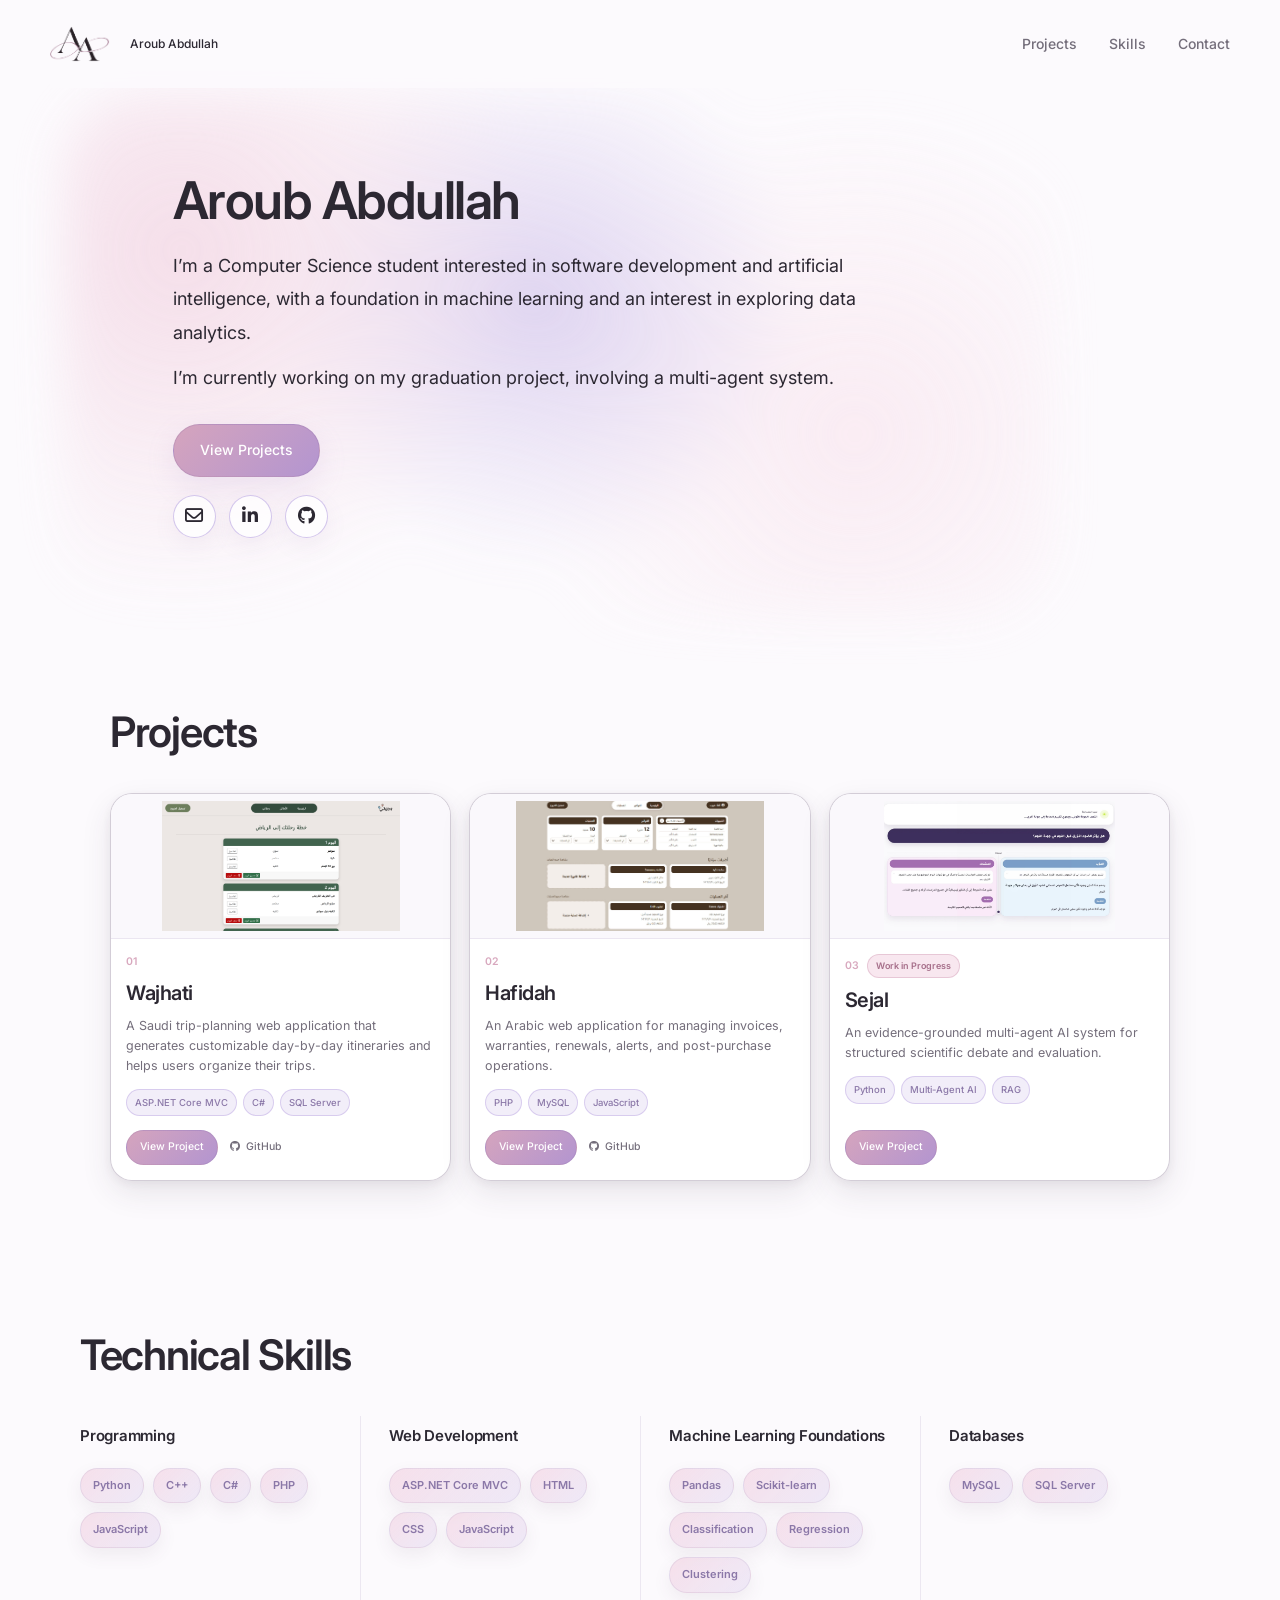
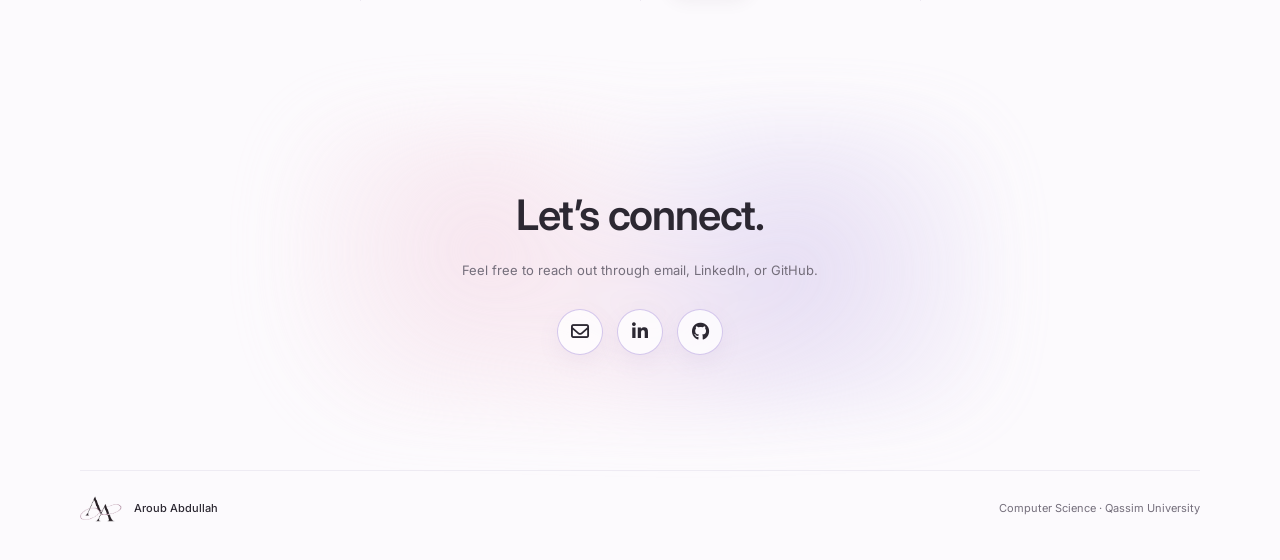
==== commit 17fd65ec: "Add project links and update section title Added project links for Wajhati, Hafidah, and Sejal. Upda" ====
--- a/index.html
+++ b/index.html
@@ -187,6 +187,13 @@
 
         <!-- Wajhati -->
         <article class="project-card">
+
+          <a
+            href="projects/wajhati.html"
+            class="project-card-link"
+            aria-label="View Wajhati project"
+          ></a>
+
 
           <div class="project-image">
 
@@ -257,6 +264,13 @@
         <!-- Hafidah -->
         <article class="project-card">
 
+          <a
+            href="projects/hafidah.html"
+            class="project-card-link"
+            aria-label="View Hafidah project"
+          ></a>
+
+
           <div class="project-image">
 
             <img
@@ -325,6 +339,13 @@
         <!-- Sejal -->
         <article class="project-card">
 
+          <a
+            href="projects/sejal.html"
+            class="project-card-link"
+            aria-label="View Sejal project"
+          ></a>
+
+
           <div class="project-image">
 
             <img
@@ -451,11 +472,11 @@
         </div>
 
 
-        <!-- AI & Machine Learning -->
+        <!-- Machine Learning -->
         <div class="skill-group">
 
           <h3>
-            AI & Machine Learning
+            Machine Learning Foundations
           </h3>
 
 
--- a/style.css
+++ b/style.css
@@ -369,7 +369,7 @@
   margin: 0 auto;
 
   padding:
-    35px 0 105px;
+    25px 0 95px;
 }
 
 .projects-grid {
@@ -384,7 +384,9 @@
 }
 
 
-/* Project Cards */
+/* ========================================
+   Project Cards
+======================================== */
 
 .project-card {
   display: flex;
@@ -426,11 +428,13 @@
 }
 
 
-/* Project Images */
+/* ========================================
+   Project Images
+======================================== */
 
 .project-image {
   width: 100%;
-  height: 180px;
+  height: 145px;
 
   overflow: hidden;
 
@@ -438,7 +442,7 @@
   align-items: center;
   justify-content: center;
 
-  padding: 8px;
+  padding: 7px;
 
   background:
     rgba(250, 248, 252, 0.95);
@@ -459,10 +463,12 @@
 }
 
 
-/* Project Content */
+/* ========================================
+   Project Content
+======================================== */
 
 .project-content {
-  padding: 17px;
+  padding: 15px;
 
   display: flex;
   flex-direction: column;
@@ -473,36 +479,38 @@
 .project-number {
   display: block;
 
-  margin-bottom: 7px;
+  margin-bottom: 6px;
 
   color:
     var(--pink-strong);
 
-  font-size: 11px;
+  font-size: 10.5px;
   font-weight: 600;
 }
 
 .project-content h3 {
-  margin-bottom: 8px;
-
-  font-size: 21px;
+  margin-bottom: 7px;
+
+  font-size: 20px;
   font-weight: 600;
 
-  letter-spacing: -0.6px;
+  letter-spacing: -0.5px;
 }
 
 .project-content > p {
-  margin-bottom: 16px;
+  margin-bottom: 13px;
 
   color: var(--muted);
 
-  font-size: 13px;
-
-  line-height: 1.65;
-}
-
-
-/* Project Tags */
+  font-size: 12.5px;
+
+  line-height: 1.6;
+}
+
+
+/* ========================================
+   Project Tags
+======================================== */
 
 .project-tags {
   display: flex;
@@ -510,7 +518,7 @@
 
   gap: 6px;
 
-  margin-bottom: 18px;
+  margin-bottom: 14px;
 }
 
 .project-tags span {
@@ -522,7 +530,7 @@
   color:
     var(--purple);
 
-  font-size: 10px;
+  font-size: 9.5px;
   font-weight: 500;
 
   background:
@@ -534,7 +542,9 @@
 }
 
 
-/* Project Links */
+/* ========================================
+   Project Links
+======================================== */
 
 .project-links {
   margin-top: auto;
@@ -550,7 +560,7 @@
   display: inline-block;
 
   padding:
-    9px 14px;
+    8px 13px;
 
   border-radius: 999px;
 
@@ -558,7 +568,7 @@
 
   text-decoration: none;
 
-  font-size: 11px;
+  font-size: 10.5px;
   font-weight: 500;
 
   background:
@@ -591,7 +601,7 @@
 
   text-decoration: none;
 
-  font-size: 11px;
+  font-size: 10.5px;
   font-weight: 500;
 }
 
@@ -600,7 +610,9 @@
 }
 
 
-/* Work in Progress */
+/* ========================================
+   Work in Progress
+======================================== */
 
 .project-status {
   display: flex;
@@ -609,7 +621,7 @@
 
   gap: 8px;
 
-  margin-bottom: 7px;
+  margin-bottom: 6px;
 }
 
 .project-status .project-number {
@@ -643,8 +655,6 @@
 .skills-section {
   position: relative;
 
-  isolation: isolate;
-
   width:
     min(1120px, calc(100% - 48px));
 
@@ -652,42 +662,7 @@
     0 auto;
 
   padding:
-    45px 0 125px;
-}
-
-.skills-glow {
-  position: absolute;
-
-  z-index: -1;
-
-  width: 780px;
-  height: 300px;
-
-  left: 50%;
-  top: 54%;
-
-  transform:
-    translate(-50%, -50%);
-
-  pointer-events: none;
-
-  background:
-    radial-gradient(
-      circle at 20% 50%,
-      rgba(243, 215, 228, 0.55),
-      transparent 43%
-    ),
-
-    radial-gradient(
-      circle at 70% 45%,
-      rgba(207, 192, 234, 0.44),
-      transparent 47%
-    );
-
-  filter:
-    blur(32px);
-
-  opacity: 0.72;
+    45px 0 115px;
 }
 
 .skills-layout {
@@ -705,7 +680,7 @@
   min-height: 180px;
 
   padding:
-    8px 28px 8px;
+    8px 28px;
 
   border-left:
     1px solid
@@ -1025,12 +1000,6 @@
       rgba(139, 120, 168, 0.14);
   }
 
-
-  .skills-glow {
-    width: 650px;
-    height: 430px;
-  }
-
 }
 
 
@@ -1167,7 +1136,7 @@
 
 
   .project-image {
-    height: 220px;
+    height: 190px;
   }
 
 
@@ -1211,12 +1180,6 @@
   }
 
 
-  .skills-glow {
-    width: 420px;
-    height: 620px;
-  }
-
-
   .contact-section {
     min-height: 280px;
 
